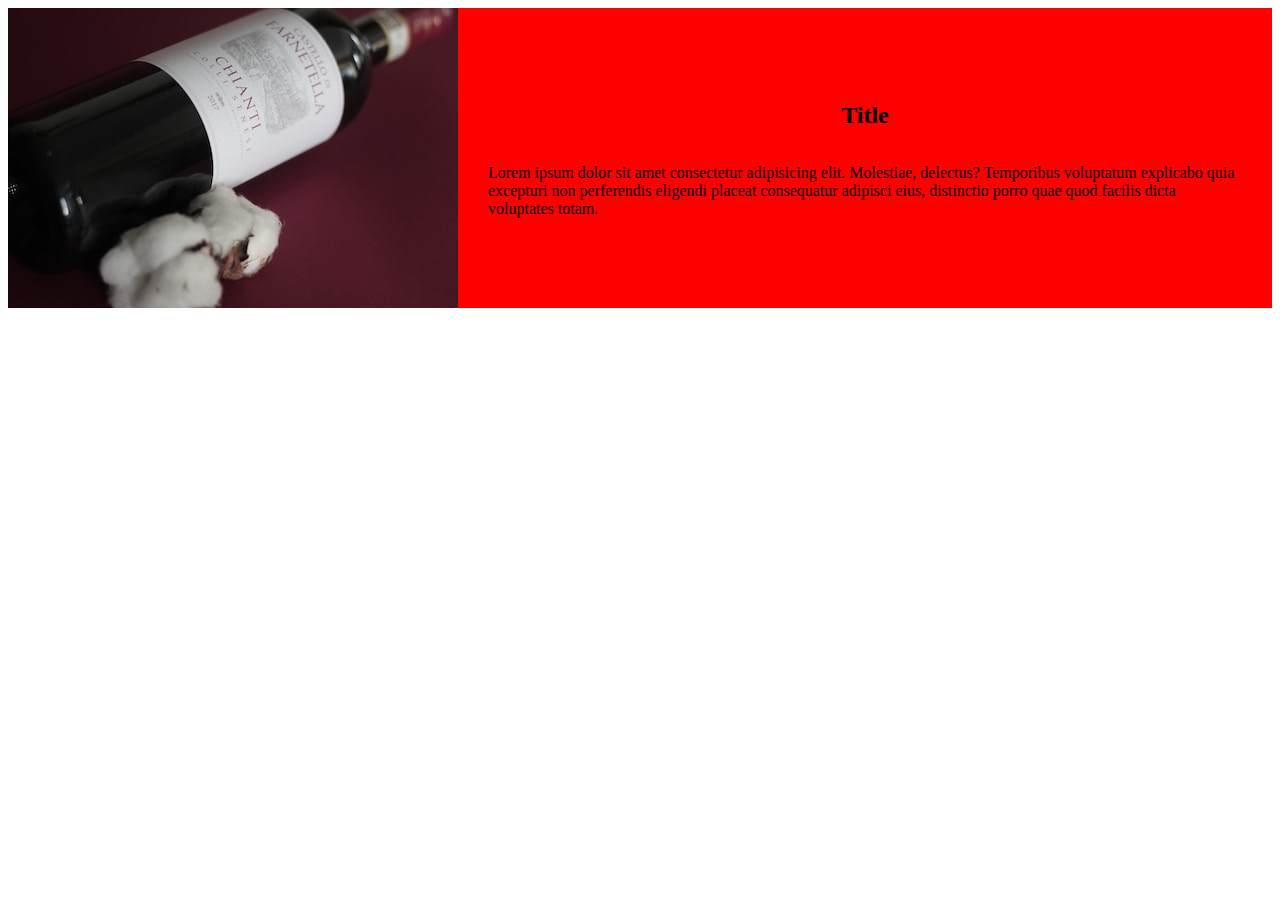
==== about.html @ 335ba2b2 "first commit" ====
<!DOCTYPE html>
<html lang="en">
  <head>
    <meta charset="UTF-8" />
    <meta name="viewport" content="width=device-width, initial-scale=1.0" />
    <title>Document</title>
    <!-- <link href="https://cdn.jsdelivr.net/npm/bootstrap@5.3.2/dist/css/bootstrap.min.css" rel="stylesheet" integrity="sha384-T3c6CoIi6uLrA9TneNEoa7RxnatzjcDSCmG1MXxSR1GAsXEV/Dwwykc2MPK8M2HN" crossorigin="anonymous"> -->
    <link rel="stylesheet" href="about-styles.css">
  </head>

  <div class="container mainCon">
    <div class="container box box1">
      <img src="imgs/risto1.jpeg" alt="pic1" />
    </div>
    <div class="container box box2">
      <h2>Title</h2>
      <p>
        Lorem ipsum dolor sit amet consectetur adipisicing elit. Molestiae,
        delectus? Temporibus voluptatum explicabo quia excepturi non perferendis
        eligendi placeat consequatur adipisci eius, distinctio porro quae quod
        facilis dicta voluptates totam.
      </p>
    </div>
  </div>

  <body></body>
</html>
---- about-styles.css ----
.box {
    /* width: 40%; */
    display: flex;
    flex-direction: column;
    justify-content: center;
    align-items: center;
}

.box1 {
    background-color: blue;
}

.box2 {
    background-color: red;
    padding: 30px;
}

.mainCon {
    display: flex;
    flex-direction: row;
}

img {
    width: auto;
    height: auto;
}

h2 {
    align-items: center;
}
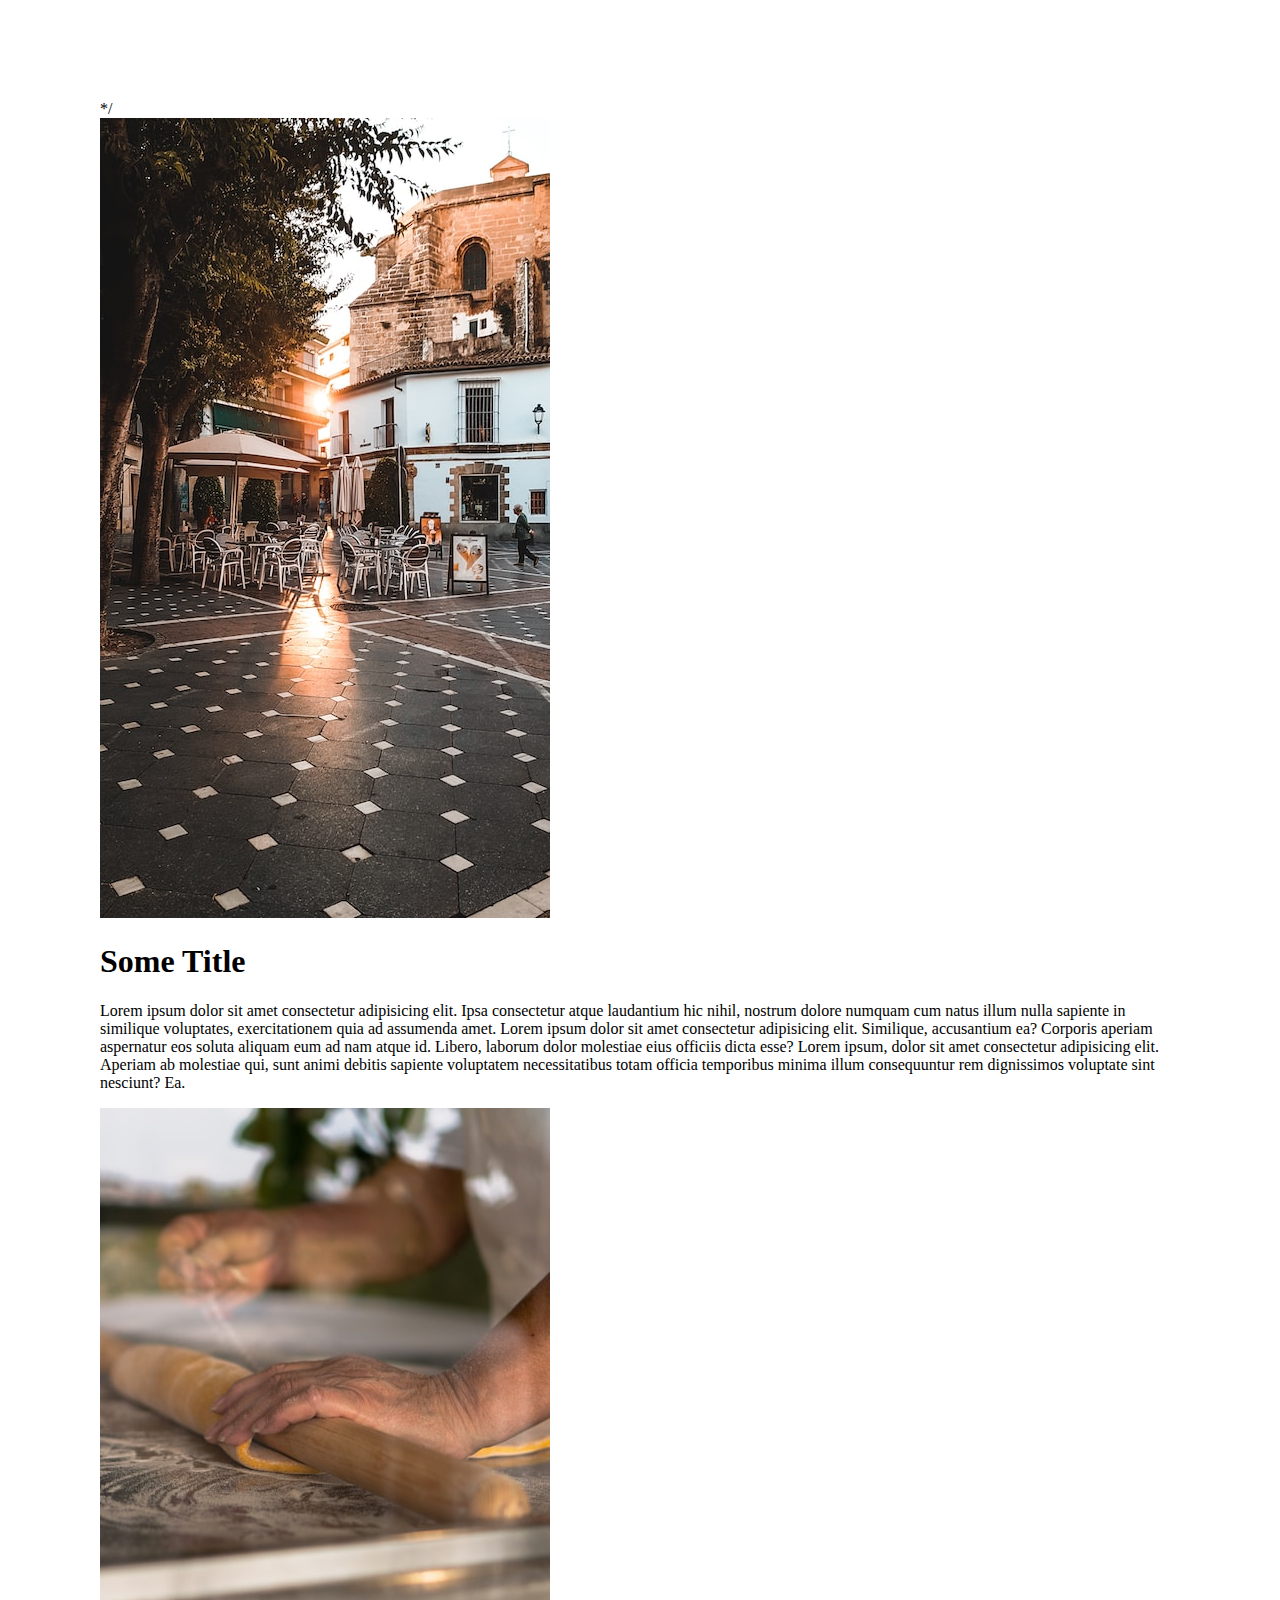
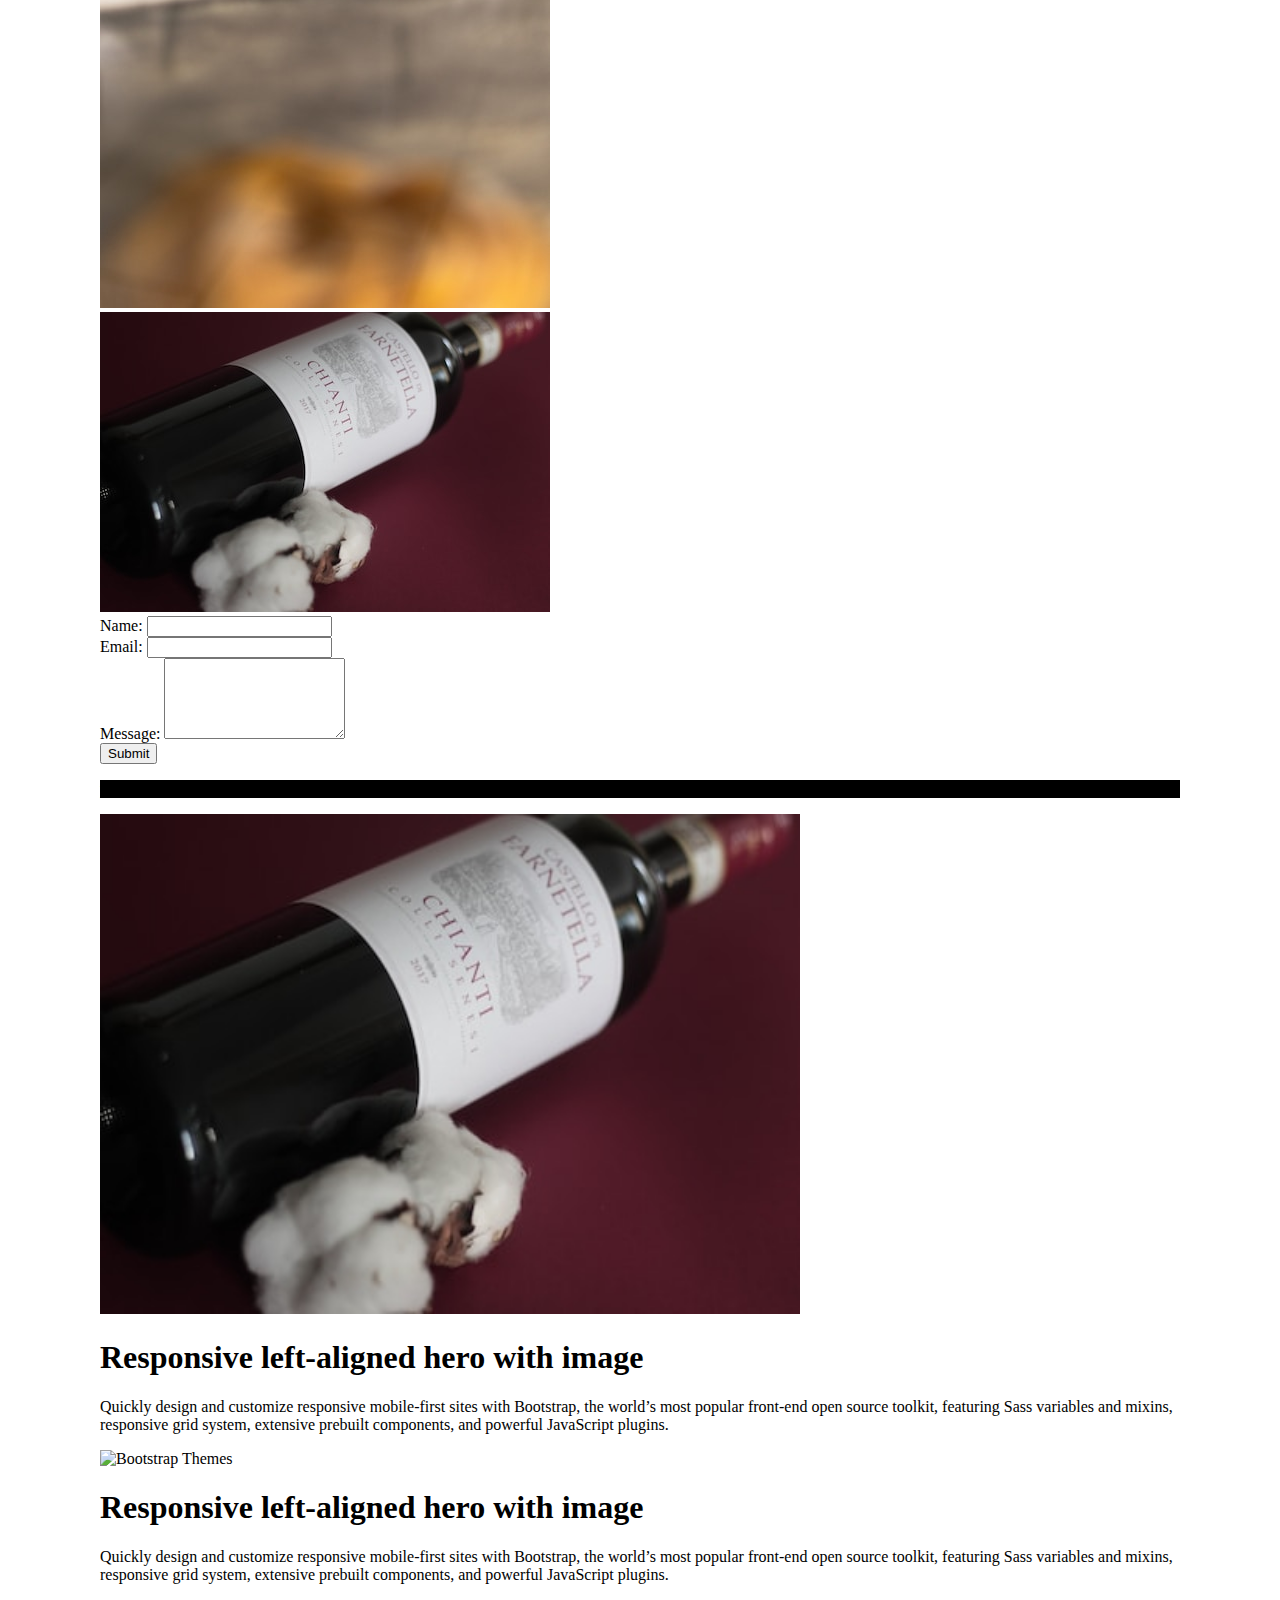
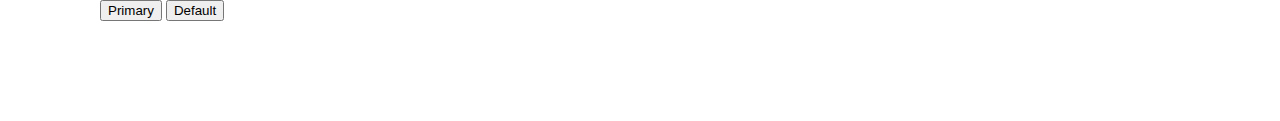
==== commit e85989f1: "prayers" ====
--- a/about.html
+++ b/about.html
@@ -3,25 +3,151 @@
   <head>
     <meta charset="UTF-8" />
     <meta name="viewport" content="width=device-width, initial-scale=1.0" />
+    <link
+      href="https://cdn.jsdelivr.net/npm/bootstrap@5.3.2/dist/css/bootstrap.min.css"
+      rel="stylesheet"
+      integrity="sha384-T3c6CoIi6uLrA9TneNEoa7RxnatzjcDSCmG1MXxSR1GAsXEV/Dwwykc2MPK8M2HN"
+      crossorigin="anonymous"
+    />
+    <link rel="preconnect" href="https://fonts.googleapis.com" />
+    <link rel="preconnect" href="https://fonts.gstatic.com" crossorigin />
+    <link
+      href="https://fonts.googleapis.com/css2?family=Playfair+Display:ital,wght@;0,100;0,200;0,300;0,400;0,500;0,600;0,700;0,800;0,900;1,400;1,500;1,600;1,700;1,800;1,900&display=swap"
+      rel="stylesheet"
+    />
+    */
+    <link rel="stylesheet" href="about-styles.css" />
     <title>Document</title>
-    <!-- <link href="https://cdn.jsdelivr.net/npm/bootstrap@5.3.2/dist/css/bootstrap.min.css" rel="stylesheet" integrity="sha384-T3c6CoIi6uLrA9TneNEoa7RxnatzjcDSCmG1MXxSR1GAsXEV/Dwwykc2MPK8M2HN" crossorigin="anonymous"> -->
-    <link rel="stylesheet" href="about-styles.css">
   </head>
+  <body>
+    <div class="container-fluid text-center">
+      <div class="row">
+        <div class="box box1 col-4">
+          <img src="imgs/risto2.jpeg" alt="pic2" />
+        </div>
+        <div class="box box2 col-4">
+          <h1>Some Title</h1>
+          <p>
+            Lorem ipsum dolor sit amet consectetur adipisicing elit. Ipsa
+            consectetur atque laudantium hic nihil, nostrum dolore numquam cum
+            natus illum nulla sapiente in similique voluptates, exercitationem
+            quia ad assumenda amet. Lorem ipsum dolor sit amet consectetur
+            adipisicing elit. Similique, accusantium ea? Corporis aperiam
+            aspernatur eos soluta aliquam eum ad nam atque id. Libero, laborum
+            dolor molestiae eius officiis dicta esse? Lorem ipsum, dolor sit
+            amet consectetur adipisicing elit. Aperiam ab molestiae qui, sunt
+            animi debitis sapiente voluptatem necessitatibus totam officia
+            temporibus minima illum consequuntur rem dignissimos voluptate sint
+            nesciunt? Ea.
+          </p>
+        </div>
+        <div class="box box3 col-4">
+          <img src="imgs/risto3.jpeg" alt="pic3" />
+        </div>
+      </div>
+      <div class="box box4">
+        <img src="imgs/risto1.jpeg" alt="pic1" />
+      </div>
+    </div>
 
-  <div class="container mainCon">
-    <div class="container box box1">
-      <img src="imgs/risto1.jpeg" alt="pic1" />
+    <div class="container-fluid">
+      <div class="container mt-5 col-6">
+        <form action="#" method="post" class="contact-form">
+          <div class="form-group">
+            <label for="name">Name:</label>
+            <input
+              type="text"
+              class="form-control"
+              id="name"
+              name="name"
+              required
+            />
+          </div>
+
+          <div class="form-group">
+            <label for="email">Email:</label>
+            <input
+              type="email"
+              class="form-control"
+              id="email"
+              name="email"
+              required
+            />
+          </div>
+
+          <div class="form-group">
+            <label for="message">Message:</label>
+            <textarea
+              class="form-control"
+              id="message"
+              name="message"
+              rows="5"
+              required
+            ></textarea>
+          </div>
+
+          <button type="submit" class="btn btn-primary">Submit</button>
+        </form>
+      </div>
+      <div class="col-6" style="background-color: black">
+        <p>placeholder</p>
+      </div>
     </div>
-    <div class="container box box2">
-      <h2>Title</h2>
-      <p>
-        Lorem ipsum dolor sit amet consectetur adipisicing elit. Molestiae,
-        delectus? Temporibus voluptatum explicabo quia excepturi non perferendis
-        eligendi placeat consequatur adipisci eius, distinctio porro quae quod
-        facilis dicta voluptates totam.
-      </p>
+
+    <div class="row flex-lg-row-reverse align-items-center g-5 py-5">
+      <div class="col-10 col-sm-8 col-lg-6">
+        <img
+          src="imgs/risto1.jpeg"
+          class="d-block mx-lg-auto img-fluid"
+          alt="winowino"
+          width="700"
+          height="500"
+          loading="lazy"
+        />
+      </div>
+      <div class="col-lg-6">
+        <h1 class="display-5 fw-bold lh-1 mb-3">
+          Responsive left-aligned hero with image
+        </h1>
+        <p class="lead">
+          Quickly design and customize responsive mobile-first sites with
+          Bootstrap, the world’s most popular front-end open source toolkit,
+          featuring Sass variables and mixins, responsive grid system, extensive
+          prebuilt components, and powerful JavaScript plugins.
+        </p>
+      </div>
     </div>
-  </div>
 
-  <body></body>
+    <div class="row flex-lg-row-reverse align-items-center g-5 py-5">
+      <div class="col-10 col-sm-8 col-lg-6">
+        <img
+          src="bootstrap-themes.png"
+          class="d-block mx-lg-auto img-fluid"
+          alt="Bootstrap Themes"
+          width="700"
+          height="500"
+          loading="lazy"
+        />
+      </div>
+      <div class="col-lg-6">
+        <h1 class="display-5 fw-bold lh-1 mb-3">
+          Responsive left-aligned hero with image
+        </h1>
+        <p class="lead">
+          Quickly design and customize responsive mobile-first sites with
+          Bootstrap, the world’s most popular front-end open source toolkit,
+          featuring Sass variables and mixins, responsive grid system, extensive
+          prebuilt components, and powerful JavaScript plugins.
+        </p>
+        <div class="d-grid gap-2 d-md-flex justify-content-md-start">
+          <button type="button" class="btn btn-primary btn-lg px-4 me-md-2">
+            Primary
+          </button>
+          <button type="button" class="btn btn-outline-secondary btn-lg px-4">
+            Default
+          </button>
+        </div>
+      </div>
+    </div>
+  </body>
 </html>
--- a/about-styles.css
+++ b/about-styles.css
@@ -1,30 +1,3 @@
-.box {
-    /* width: 40%; */
-    display: flex;
-    flex-direction: column;
-    justify-content: center;
-    align-items: center;
-}
-
-.box1 {
-    background-color: blue;
-}
-
-.box2 {
-    background-color: red;
-    padding: 30px;
-}
-
-.mainCon {
-    display: flex;
-    flex-direction: row;
-}
-
-img {
-    width: auto;
-    height: auto;
-}
-
-h2 {
-    align-items: center;
+body{
+    margin: 100px;
 }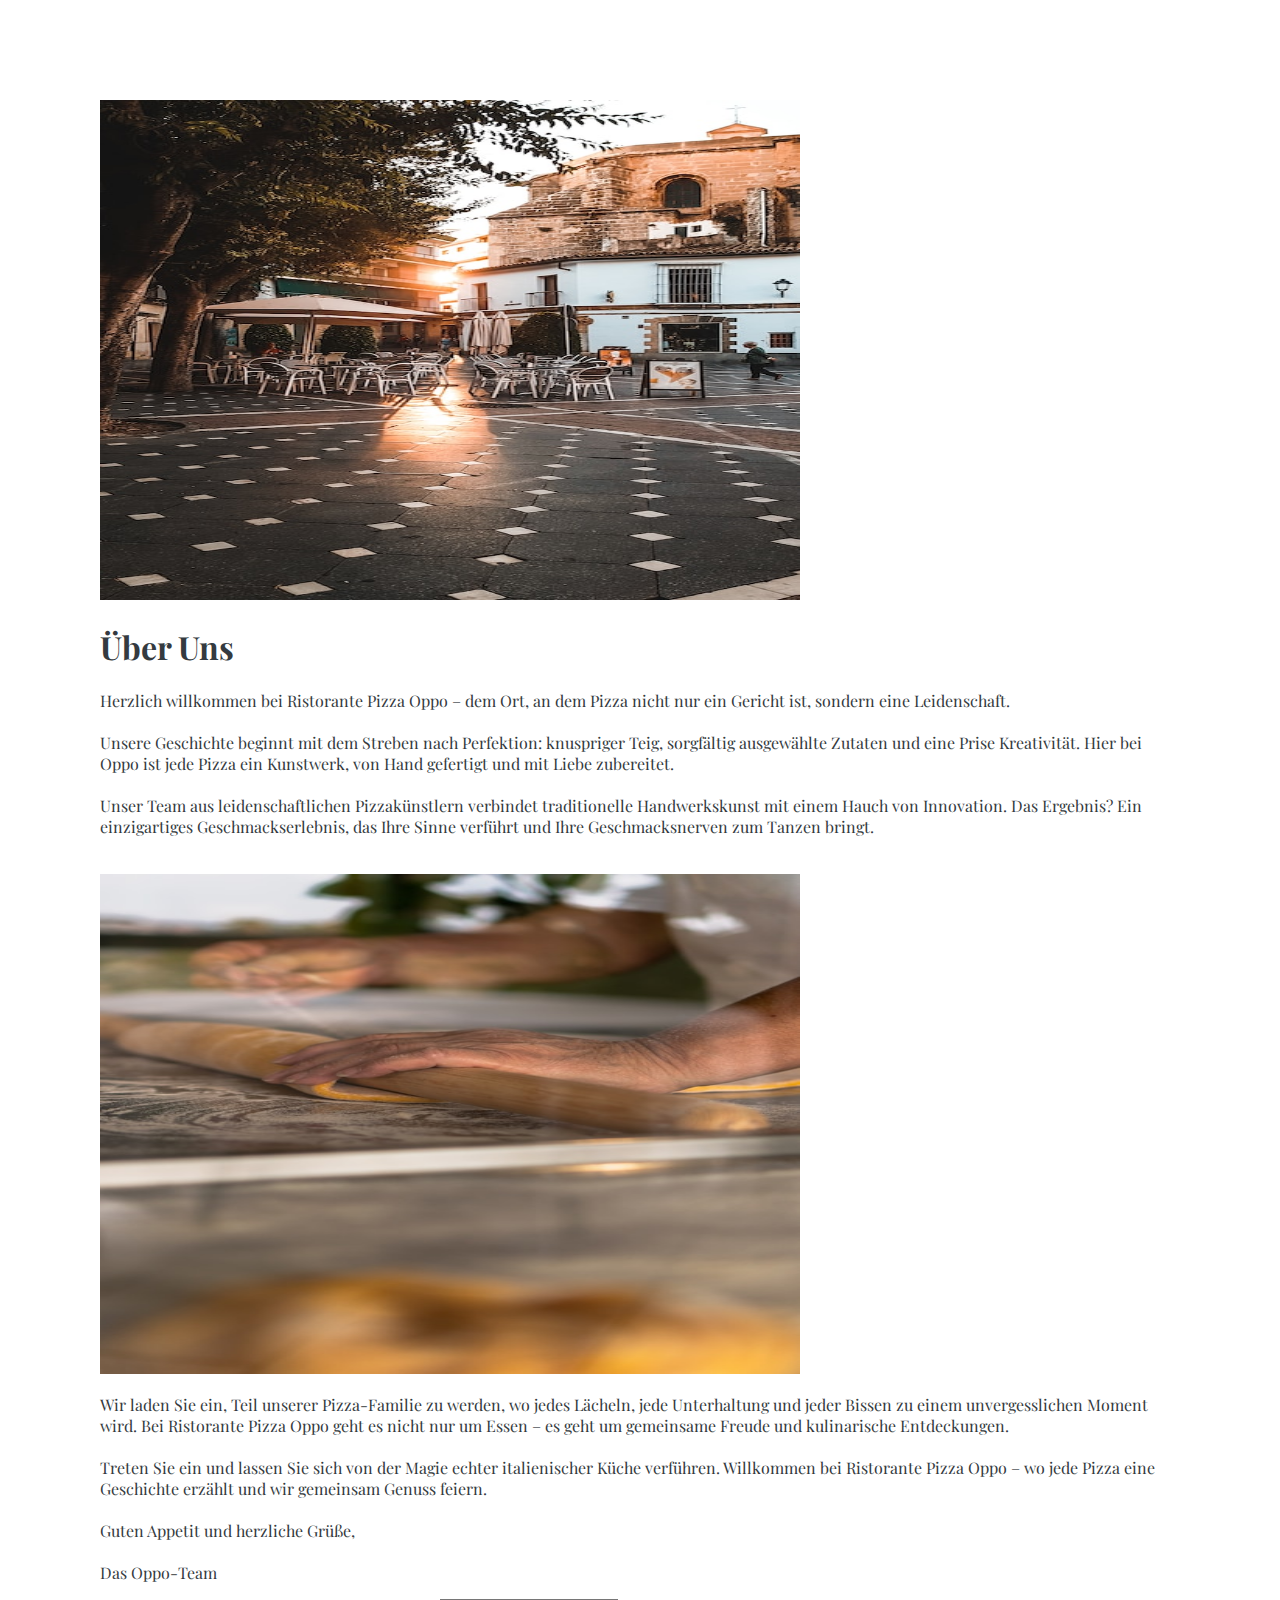
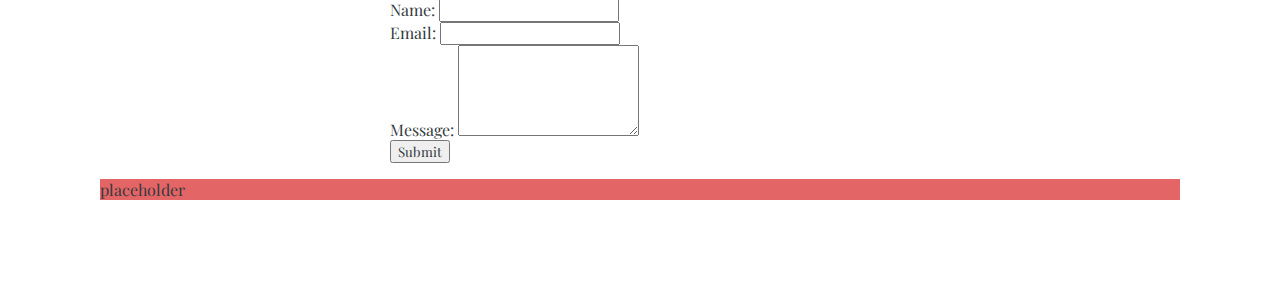
==== commit 6b766986: "about progress" ====
--- a/about.html
+++ b/about.html
@@ -15,42 +15,77 @@
       href="https://fonts.googleapis.com/css2?family=Playfair+Display:ital,wght@;0,100;0,200;0,300;0,400;0,500;0,600;0,700;0,800;0,900;1,400;1,500;1,600;1,700;1,800;1,900&display=swap"
       rel="stylesheet"
     />
-    */
+
     <link rel="stylesheet" href="about-styles.css" />
+    <link rel="stylesheet" href="root-styles.css" />
     <title>Document</title>
   </head>
   <body>
-    <div class="container-fluid text-center">
-      <div class="row">
-        <div class="box box1 col-4">
-          <img src="imgs/risto2.jpeg" alt="pic2" />
-        </div>
-        <div class="box box2 col-4">
-          <h1>Some Title</h1>
-          <p>
-            Lorem ipsum dolor sit amet consectetur adipisicing elit. Ipsa
-            consectetur atque laudantium hic nihil, nostrum dolore numquam cum
-            natus illum nulla sapiente in similique voluptates, exercitationem
-            quia ad assumenda amet. Lorem ipsum dolor sit amet consectetur
-            adipisicing elit. Similique, accusantium ea? Corporis aperiam
-            aspernatur eos soluta aliquam eum ad nam atque id. Libero, laborum
-            dolor molestiae eius officiis dicta esse? Lorem ipsum, dolor sit
-            amet consectetur adipisicing elit. Aperiam ab molestiae qui, sunt
-            animi debitis sapiente voluptatem necessitatibus totam officia
-            temporibus minima illum consequuntur rem dignissimos voluptate sint
-            nesciunt? Ea.
-          </p>
-        </div>
-        <div class="box box3 col-4">
-          <img src="imgs/risto3.jpeg" alt="pic3" />
-        </div>
+
+
+    <div class="row flex-lg-row-reverse align-items-center g-5 py-5">
+      <div class="col-10 col-sm-8 col-lg-6">
+        <img
+          src="imgs/risto2.jpeg"
+          class="d-block mx-lg-auto img-fluid"
+          alt="winowino"
+          width="700"
+          height="500"
+          loading="lazy"
+        />
       </div>
-      <div class="box box4">
-        <img src="imgs/risto1.jpeg" alt="pic1" />
+      <div class="col-lg-6 rounded-3 border shadow-lg">
+        <h1 class="display-5 fw-bold lh-1 mb-3 p-3">Über Uns</h1>
+        <p class="lead p-3">
+          Herzlich willkommen bei Ristorante Pizza Oppo – dem Ort, an dem Pizza
+          nicht nur ein Gericht ist, sondern eine Leidenschaft. <br /><br />
+
+          Unsere Geschichte beginnt mit dem Streben nach Perfektion: knuspriger
+          Teig, sorgfältig ausgewählte Zutaten und eine Prise Kreativität. Hier
+          bei Oppo ist jede Pizza ein Kunstwerk, von Hand gefertigt und mit
+          Liebe zubereitet. <br /><br />
+
+          Unser Team aus leidenschaftlichen Pizzakünstlern verbindet
+          traditionelle Handwerkskunst mit einem Hauch von Innovation. Das
+          Ergebnis? Ein einzigartiges Geschmackserlebnis, das Ihre Sinne
+          verführt und Ihre Geschmacksnerven zum Tanzen bringt. <br /><br />
+        </p>
       </div>
     </div>
 
-    <div class="container-fluid">
+    <div
+      class="row flex-lg-row align-items-center g-5 py-5 weDontUseStupidNamesForAReason"
+      
+    >
+      <div class="col-10 col-sm-8 col-lg-6">
+        <img
+          src="imgs/risto3.jpeg"
+          class="d-block mx-lg-auto img-fluid"
+          alt="winowino"
+          width="700"
+          height="500"
+          loading="lazy"
+        />
+      </div>
+      <div class="col-lg-6 rounded-3 border shadow-lg">
+        <p class="lead p-3">
+          Wir laden Sie ein, Teil unserer Pizza-Familie zu werden, wo jedes
+          Lächeln, jede Unterhaltung und jeder Bissen zu einem unvergesslichen
+          Moment wird. Bei Ristorante Pizza Oppo geht es nicht nur um Essen – es
+          geht um gemeinsame Freude und kulinarische Entdeckungen. <br /><br />
+
+          Treten Sie ein und lassen Sie sich von der Magie echter italienischer
+          Küche verführen. Willkommen bei Ristorante Pizza Oppo – wo jede Pizza
+          eine Geschichte erzählt und wir gemeinsam Genuss feiern. <br /><br />
+
+          Guten Appetit und herzliche Grüße, <br /><br />
+
+          Das Oppo-Team
+        </p>
+      </div>
+    </div>
+
+    <div class="container-fluid row">
       <div class="container mt-5 col-6">
         <form action="#" method="post" class="contact-form">
           <div class="form-group">
@@ -89,65 +124,12 @@
           <button type="submit" class="btn btn-primary">Submit</button>
         </form>
       </div>
-      <div class="col-6" style="background-color: black">
+      <div class="col-6" style="background-color: rgb(228, 101, 101)">
         <p>placeholder</p>
       </div>
     </div>
 
-    <div class="row flex-lg-row-reverse align-items-center g-5 py-5">
-      <div class="col-10 col-sm-8 col-lg-6">
-        <img
-          src="imgs/risto1.jpeg"
-          class="d-block mx-lg-auto img-fluid"
-          alt="winowino"
-          width="700"
-          height="500"
-          loading="lazy"
-        />
-      </div>
-      <div class="col-lg-6">
-        <h1 class="display-5 fw-bold lh-1 mb-3">
-          Responsive left-aligned hero with image
-        </h1>
-        <p class="lead">
-          Quickly design and customize responsive mobile-first sites with
-          Bootstrap, the world’s most popular front-end open source toolkit,
-          featuring Sass variables and mixins, responsive grid system, extensive
-          prebuilt components, and powerful JavaScript plugins.
-        </p>
-      </div>
-    </div>
-
-    <div class="row flex-lg-row-reverse align-items-center g-5 py-5">
-      <div class="col-10 col-sm-8 col-lg-6">
-        <img
-          src="bootstrap-themes.png"
-          class="d-block mx-lg-auto img-fluid"
-          alt="Bootstrap Themes"
-          width="700"
-          height="500"
-          loading="lazy"
-        />
-      </div>
-      <div class="col-lg-6">
-        <h1 class="display-5 fw-bold lh-1 mb-3">
-          Responsive left-aligned hero with image
-        </h1>
-        <p class="lead">
-          Quickly design and customize responsive mobile-first sites with
-          Bootstrap, the world’s most popular front-end open source toolkit,
-          featuring Sass variables and mixins, responsive grid system, extensive
-          prebuilt components, and powerful JavaScript plugins.
-        </p>
-        <div class="d-grid gap-2 d-md-flex justify-content-md-start">
-          <button type="button" class="btn btn-primary btn-lg px-4 me-md-2">
-            Primary
-          </button>
-          <button type="button" class="btn btn-outline-secondary btn-lg px-4">
-            Default
-          </button>
-        </div>
-      </div>
-    </div>
+   
+  
   </body>
 </html>
--- a/about-styles.css
+++ b/about-styles.css
@@ -1,3 +1,17 @@
 body{
     margin: 100px;
-}+}
+
+.contact-form {
+    max-width: 500px;
+    margin: auto;
+}
+
+.weDontUseStupidNamesForAReason{
+}
+@media screen and (min-width: 1300px) {
+    .weDontUseStupidNamesForAReason {
+        transform: translateY(-200px) !important;
+
+    }
+  }--- a/root-styles.css
+++ b/root-styles.css
@@ -0,0 +1,36 @@
+
+/* um die Schriftart in das HTML zu importieren, kopieren Sie den unten stehenden Link in den <head> </head> */
+/* to import the font in the HTML copy the linkk bellow in the <head>  </head>
+
+/* <link rel="preconnect" href="https://fonts.googleapis.com">
+<link rel="preconnect" href="https://fonts.gstatic.com" crossorigin>
+<link href="https://fonts.googleapis.com/css2?family=Playfair+Display:ital,wght@;0,100;0,200;0,300;0,400;0,500;0,600;0,700;0,800;0,900;1,400;1,500;1,600;1,700;1,800;1,900&display=swap" rel="stylesheet"> */
+
+/* Font rules for CSS 
+ont-family: 'Playfair Display', serif;
+*/ 
+
+/* Font und Fontfarbe fur die ganze Page */
+
+html * {
+    font-family: 'Playfair Display', serif;
+    color: #343a40;
+}
+
+
+
+/* Unsere Farbpalette */
+
+:root {
+    --main-color:#c9184a;
+    --secondary-color: #f4f4f6;
+    
+}
+/*
+Diese werden mit der var() Funktion eingebunden. 
+
+zum Beispiel:
+.box {
+    background-color: var(--main-color);
+} 
+*/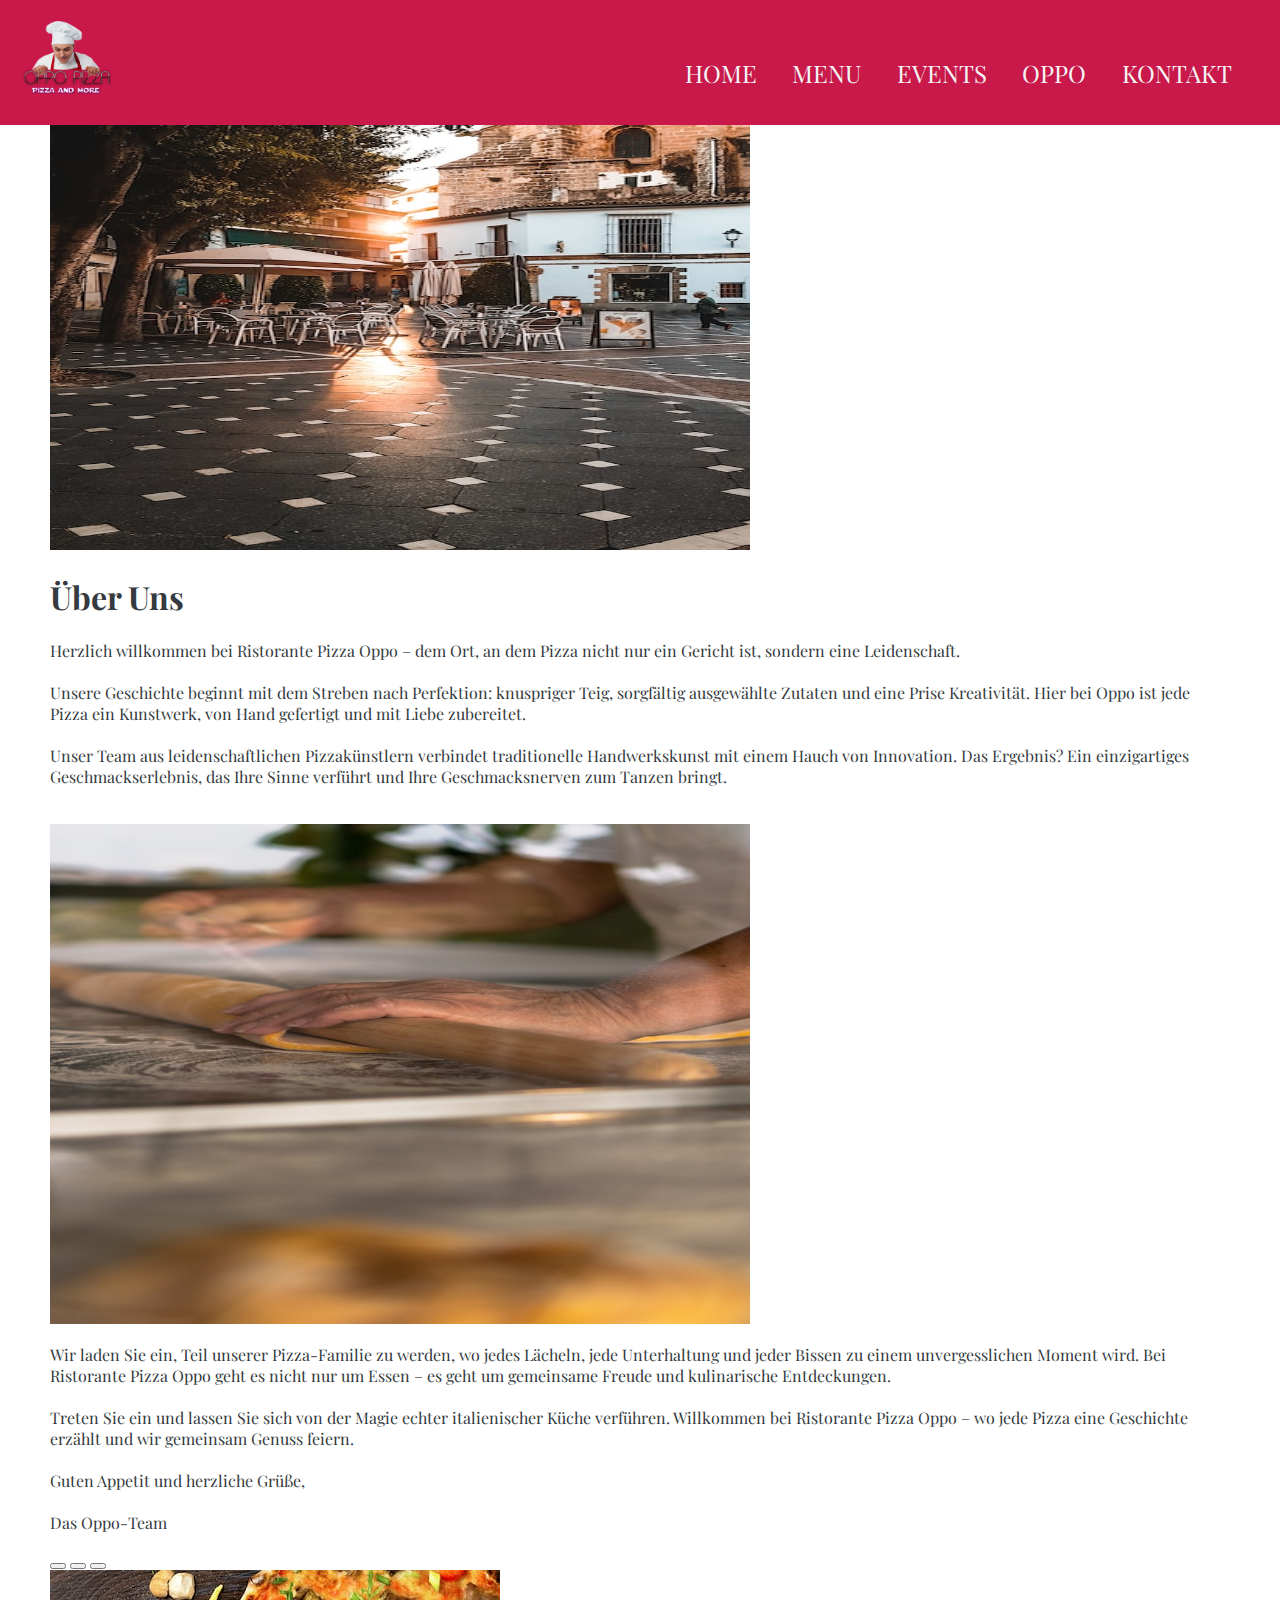
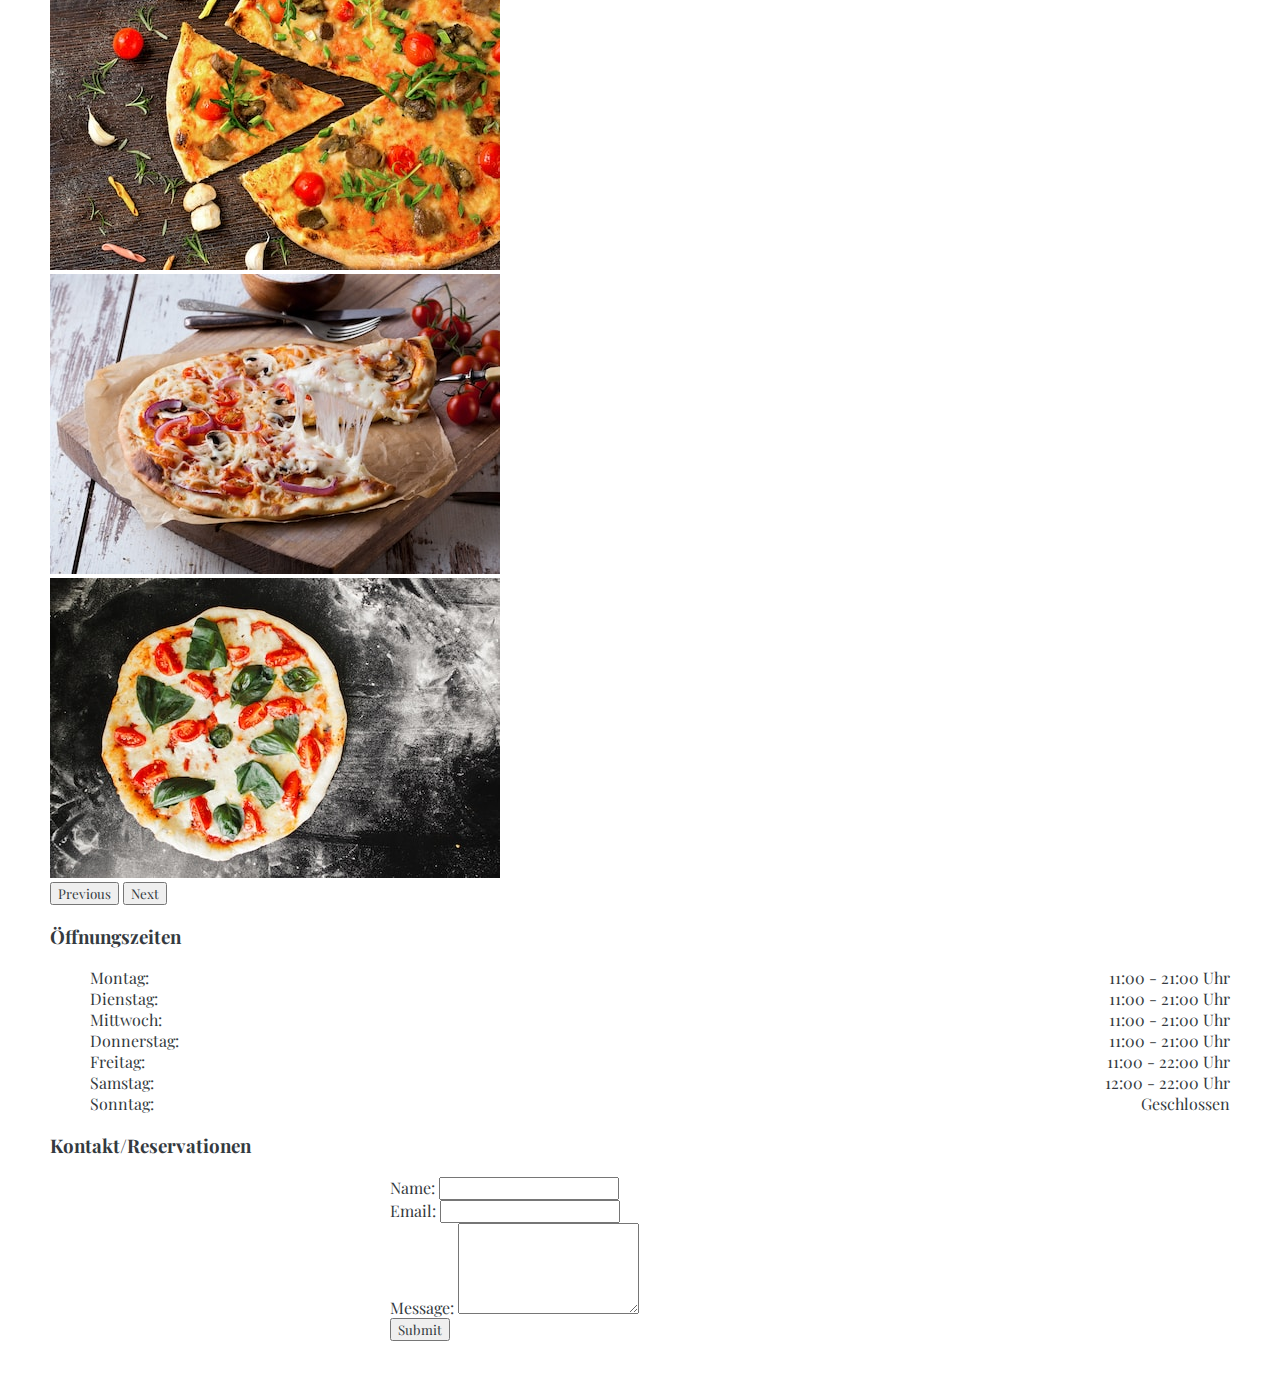
==== commit f2dd8784: "header-favicon" ====
--- a/about.html
+++ b/about.html
@@ -15,15 +15,48 @@
       href="https://fonts.googleapis.com/css2?family=Playfair+Display:ital,wght@;0,100;0,200;0,300;0,400;0,500;0,600;0,700;0,800;0,900;1,400;1,500;1,600;1,700;1,800;1,900&display=swap"
       rel="stylesheet"
     />
+    <link
+      href="https://unpkg.com/boxicons@2.1.4/css/boxicons.min.css"
+      rel="stylesheet"
+    />
 
     <link rel="stylesheet" href="about-styles.css" />
     <link rel="stylesheet" href="root-styles.css" />
-    <title>Document</title>
+    <link rel="stylesheet" href="header-styles.css">
+
+    <link rel="apple-touch-icon" sizes="180x180" href="imgs/favicon_io/apple-touch-icon.png">
+    <link rel="icon" type="image/png" sizes="32x32" href="imgs/favicon_io/favicon-32x32.png">
+    <link rel="icon" type="image/png" sizes="16x16" href="imgs/favicon_io/favicon-16x16.png">
+    <link rel="manifest" href="imgs/favicon_io/site.webmanifest">
+
+    <title>Über uns/Kontakt</title>
+
   </head>
+
+  <header class="header">
+    <a href="#" class="logo">
+      <img src="imgs/Frame 28.png" alt="Oppo-Pizza" height="100px" />
+    </a>
+
+    <input type="checkbox" id="check" />
+    <label for="check" class="icons">
+      <i class="bx bx-menu" id="menu-icon"></i>
+      <i class="bx bx-x" id="close-icon"></i>
+    </label>
+
+    <nav class="navbar">
+      <a href="#" style="--i: 0">HOME</a>
+      <a href="menu.html" style="--i: 1">MENU</a>
+      <a href="index.html" style="--i: 2">EVENTS</a>
+      <a href="about.html" style="--i: 3">OPPO</a>
+      <a href="#" style="--i: 4">KONTAKT</a>
+    </nav>
+  </header>
+
+
+<main>
   <body>
-
-
-    <div class="row flex-lg-row-reverse align-items-center g-5 py-5">
+    <div class="row flex-lg-row-reverse align-items-center g-5 py-5 deskTopBox">
       <div class="col-10 col-sm-8 col-lg-6">
         <img
           src="imgs/risto2.jpeg"
@@ -34,6 +67,7 @@
           loading="lazy"
         />
       </div>
+
       <div class="col-lg-6 rounded-3 border shadow-lg">
         <h1 class="display-5 fw-bold lh-1 mb-3 p-3">Über Uns</h1>
         <p class="lead p-3">
@@ -54,8 +88,7 @@
     </div>
 
     <div
-      class="row flex-lg-row align-items-center g-5 py-5 weDontUseStupidNamesForAReason"
-      
+      class="row flex-lg-row align-items-center g-5 py-5 weDontUseStupidNamesForAReason deskBottomBox"
     >
       <div class="col-10 col-sm-8 col-lg-6">
         <img
@@ -85,51 +118,220 @@
       </div>
     </div>
 
-    <div class="container-fluid row">
-      <div class="container mt-5 col-6">
-        <form action="#" method="post" class="contact-form">
-          <div class="form-group">
-            <label for="name">Name:</label>
-            <input
-              type="text"
-              class="form-control"
-              id="name"
-              name="name"
-              required
-            />
+    
+
+    <div
+      class="container-fluid text-white py-4 mobileTopBox"
+      style="
+        background-image: url('imgs/risto2.jpeg');
+        background-size: contain;
+        background-position: center;
+        background-repeat: no-repeat;
+        height: 100vh;
+      "
+    >
+      <div class="row justify-content-center align-items-center h-100">
+        <div class="col-10 col-md-8 col-lg-6 text-center">
+          <div
+            class="rounded-3 border shadow p-3"
+            style="background-color: rgba(255, 255, 255, 0.5)"
+          >
+            <h1 class="display-5 fw-bold lh-1 mb-3">Über Uns</h1>
+            <p class="lead">
+              Herzlich willkommen bei Ristorante Pizza Oppo – dem Ort, an dem
+              Pizza nicht nur ein Gericht ist, sondern eine Leidenschaft.
+              <br /><br />
+
+              Unsere Geschichte beginnt mit dem Streben nach Perfektion:
+              knuspriger Teig, sorgfältig ausgewählte Zutaten und eine Prise
+              Kreativität. Hier bei Oppo ist jede Pizza ein Kunstwerk, von Hand
+              gefertigt und mit Liebe zubereitet. <br /><br />
+
+              Unser Team aus leidenschaftlichen Pizzakünstlern verbindet
+              traditionelle Handwerkskunst mit einem Hauch von Innovation. Das
+              Ergebnis? Ein einzigartiges Geschmackserlebnis, das Ihre Sinne
+              verführt und Ihre Geschmacksnerven zum Tanzen bringt.
+            </p>
           </div>
-
-          <div class="form-group">
-            <label for="email">Email:</label>
-            <input
-              type="email"
-              class="form-control"
-              id="email"
-              name="email"
-              required
-            />
+        </div>
+      </div>
+    </div>
+
+    <div
+      id="carouselExampleIndicators"
+      class="carousel slide"
+      data-bs-ride="carousel"
+    >
+      <div class="carousel-indicators">
+        <button
+          type="button"
+          data-bs-target="#carouselExampleIndicators"
+          data-bs-slide-to="0"
+          class="active"
+          aria-current="true"
+          aria-label="Slide 1"
+        ></button>
+        <button
+          type="button"
+          data-bs-target="#carouselExampleIndicators"
+          data-bs-slide-to="1"
+          aria-label="Slide 2"
+        ></button>
+        <button
+          type="button"
+          data-bs-target="#carouselExampleIndicators"
+          data-bs-slide-to="2"
+          aria-label="Slide 3"
+        ></button>
+      </div>
+      <div class="carousel-inner">
+        <div class="carousel-item active">
+          <img src="imgs/c1.jpeg" class="d-block w-100" alt="..." />
+        </div>
+        <div class="carousel-item">
+          <img src="imgs/c2.jpeg" class="d-block w-100" alt="..." />
+        </div>
+        <div class="carousel-item">
+          <img src="imgs/c3.jpeg" class="d-block w-100" alt="..." />
+        </div>
+      </div>
+      <button
+        class="carousel-control-prev"
+        type="button"
+        data-bs-target="#carouselExampleIndicators"
+        data-bs-slide="prev"
+      >
+        <span class="carousel-control-prev-icon" aria-hidden="true"></span>
+        <span class="visually-hidden">Previous</span>
+      </button>
+      <button
+        class="carousel-control-next"
+        type="button"
+        data-bs-target="#carouselExampleIndicators"
+        data-bs-slide="next"
+      >
+        <span class="carousel-control-next-icon" aria-hidden="true"></span>
+        <span class="visually-hidden">Next</span>
+      </button>
+    </div>
+
+    <div
+      class="container-fluid text-white py-4 mobileBottomBox"
+      style="
+        background-image: url('imgs/risto3.jpeg');
+        background-size: contain;
+        background-position: center;
+        background-repeat: no-repeat;
+        height: 100vh;
+      "
+    >
+      <div class="row justify-content-center align-items-center h-100">
+        <div class="col-10 col-md-8 col-lg-6 text-center">
+          <div
+            class="rounded-3 border shadow p-3"
+            style="background-color: rgba(255, 255, 255, 0.5)"
+          >
+            <p class="lead">
+              Wir laden Sie ein, Teil unserer Pizza-Familie zu werden, wo jedes
+              Lächeln, jede Unterhaltung und jeder Bissen zu einem
+              unvergesslichen Moment wird. Bei Ristorante Pizza Oppo geht es
+              nicht nur um Essen – es geht um gemeinsame Freude und kulinarische
+              Entdeckungen. <br /><br />
+
+              Treten Sie ein und lassen Sie sich von der Magie echter
+              italienischer Küche verführen. Willkommen bei Ristorante Pizza
+              Oppo – wo jede Pizza eine Geschichte erzählt und wir gemeinsam
+              Genuss feiern. <br /><br />
+
+              Guten Appetit und herzliche Grüße, <br /><br />
+
+              Das Oppo-Team
+            </p>
           </div>
-
-          <div class="form-group">
-            <label for="message">Message:</label>
-            <textarea
-              class="form-control"
-              id="message"
-              name="message"
-              rows="5"
-              required
-            ></textarea>
+        </div>
+      </div>
+    </div>
+    
+
+
+
+    <div class="container-fluid">
+      <div class="row">
+        <div class="container mt-5 col-md-6">
+          <div class="card">
+            <div class="card-body">
+              <h3 class="card-title text-center mb-4">Öffnungszeiten</h3>
+              
+              <ul class="list-group list-group-flush">
+                <li class="list-group-item">Montag: <span class="float-end">11:00 - 21:00 Uhr</span></li>
+                <li class="list-group-item">Dienstag: <span class="float-end">11:00 - 21:00 Uhr</span></li>
+                <li class="list-group-item">Mittwoch: <span class="float-end">11:00 - 21:00 Uhr</span></li>
+                <li class="list-group-item">Donnerstag: <span class="float-end">11:00 - 21:00 Uhr</span></li>
+                <li class="list-group-item">Freitag: <span class="float-end">11:00 - 22:00 Uhr</span></li>
+                <li class="list-group-item">Samstag: <span class="float-end">12:00 - 22:00 Uhr</span></li>
+                <li class="list-group-item">Sonntag: <span class="float-end">Geschlossen</span></li>
+              </ul>
+            </div>
           </div>
-
-          <button type="submit" class="btn btn-primary">Submit</button>
-        </form>
-      </div>
-      <div class="col-6" style="background-color: rgb(228, 101, 101)">
-        <p>placeholder</p>
-      </div>
-    </div>
-
-   
-  
+        </div>
+    
+    
+        <div class="container mt-5 col-md-6">
+          <div class="card">
+            <div class="card-body">
+              <h3 class="card-title text-center mb-4">Kontakt/Reservationen</h3>
+              <form action="#" method="post" class="contact-form">
+                <div class="form-group">
+                  <label for="name">Name:</label>
+                  <input
+                    type="text"
+                    class="form-control"
+                    id="name"
+                    name="name"
+                    required
+                  />
+                </div>
+    
+                <div class="form-group">
+                  <label for="email">Email:</label>
+                  <input
+                    type="email"
+                    class="form-control"
+                    id="email"
+                    name="email"
+                    required
+                  />
+                </div>
+    
+                <div class="form-group">
+                  <label for="message">Message:</label>
+                  <textarea
+                    class="form-control"
+                    id="message"
+                    name="message"
+                    rows="5"
+                    required
+                  ></textarea>
+                </div>
+    
+                <button type="submit" class="btn btn-primary">Submit</button>
+              </form>
+            </div>
+          </div>
+        </div>
+      </div>
+    </div>
+
+    
+
+    
+
+  </main>
+
+    <script
+      src="https://cdn.jsdelivr.net/npm/bootstrap@5.0.2/dist/js/bootstrap.bundle.min.js"
+      integrity="sha384-MrcW6ZMFYlzcLA8Nl+NtUVF0sA7MsXsP1UyJoMp4YLEuNSfAP+JcXn/tWtIaxVXM"
+      crossorigin="anonymous"
+    ></script>
   </body>
 </html>
--- a/about-styles.css
+++ b/about-styles.css
@@ -1,5 +1,5 @@
 body{
-    margin: 100px;
+    margin: 50px;
 }
 
 .contact-form {
@@ -7,11 +7,40 @@
     margin: auto;
 }
 
-.weDontUseStupidNamesForAReason{
-}
+
+
+@media screen and (max-width: 990px){
+    .deskTopBox, .deskBottomBox{
+        display: none;
+    }
+  }
+
 @media screen and (min-width: 1300px) {
     .weDontUseStupidNamesForAReason {
-        transform: translateY(-200px) !important;
+        transform: translateY(-300px) !important;
+    }
+    body{
+        margin: 100px;
+    }  
+  }
 
+  @media screen and (min-width: 990px){
+    .mobileTopBox, .mobileBottomBox{
+        display: none;
     }
-  }+  }
+
+/* @media (max-width: 991.98px) {
+    .position-apsolute {
+        position: static;
+    }
+} */
+    
+.carouselExampleIndicators{
+    position: absolute;
+}
+
+.list-group-item {
+    display: flex;
+    justify-content: space-between;
+  } --- a/header-styles.css
+++ b/header-styles.css
@@ -0,0 +1,122 @@
+.header{
+    position: fixed;
+    top: 0;
+    left: 0;
+    width: 100%;
+    padding-top: 1.3rem;
+    background: var(--main-color);
+    display: flex;
+    justify-content: space-between;
+    align-items: center;
+    z-index: 100;
+}
+
+/* .header::before {
+    content: "";
+    position: absolute;
+    top: 0;
+    left: 0;
+    width: 100%;
+    height: 100%;
+    background: var(--main-color);
+} */
+
+
+.navbar{
+    font-size: 1.5rem;
+    color: var(--secondary-color) !important;
+    display: flex; /* Add display: flex; to enable spacing with justify-content */
+    justify-content: space-between; /* Add justify-content: space-between; to space the items */
+    flex-grow: .2; /* Add flex-grow: 1; to allow items to take up available space */
+    margin-right: 3rem;
+}
+
+.navbar a {
+    text-decoration: none; 
+    color: inherit; 
+    transition: color 0.3s ease;
+}
+
+.navbar a:hover {
+    color:black;
+}
+
+#check {
+    display: none;
+}
+
+.icons{
+    position: absolute;
+    right: 100px;
+    font-size: 3rem;
+    color: var(--secondary-color);
+    cursor: pointer;
+    display: none;
+}
+
+.logo {
+    margin-left: 1rem;
+}
+
+@media (max-width: 1000px){
+    .header{
+        padding-top: 1.3rem;
+    }
+}
+
+@media (max-width: 800px){
+    .icons{
+        display: inline-flex;
+    }
+    #menu-icon {
+        color: var(--secondary-color);
+    }
+
+    #check:checked~.icons #menu-icon {
+        display: none;
+    }
+
+    .icons #close-icon {
+        display: none;
+        color: var(--secondary-color);
+    }
+
+    #check:checked~.icons #close-icon {
+        display: block;
+    }
+
+    .navbar{
+        position: absolute;
+        top: 100%;
+        left: 0;
+        width: 100%;
+        height: 0;
+        background: var(--main-color);
+        overflow: hidden;
+        transition: .3s ease;
+        display: block;
+    }
+
+    #check:checked~.navbar{
+        height: 17.9rem;
+    }
+
+
+    .navbar a{
+        display: block;
+        font-size: 1.2rem;
+        margin: 1.5rem 0;
+        text-align: center;
+        transform: translateY(-50px);
+        opacity: 0;
+        transition: .3s ease;
+    }
+
+    #check:checked~.navbar a {
+        transform: translateY(0);
+        opacity: 1;
+        transition-delay: calc(.15s * var(--i));
+    }
+}
+
+
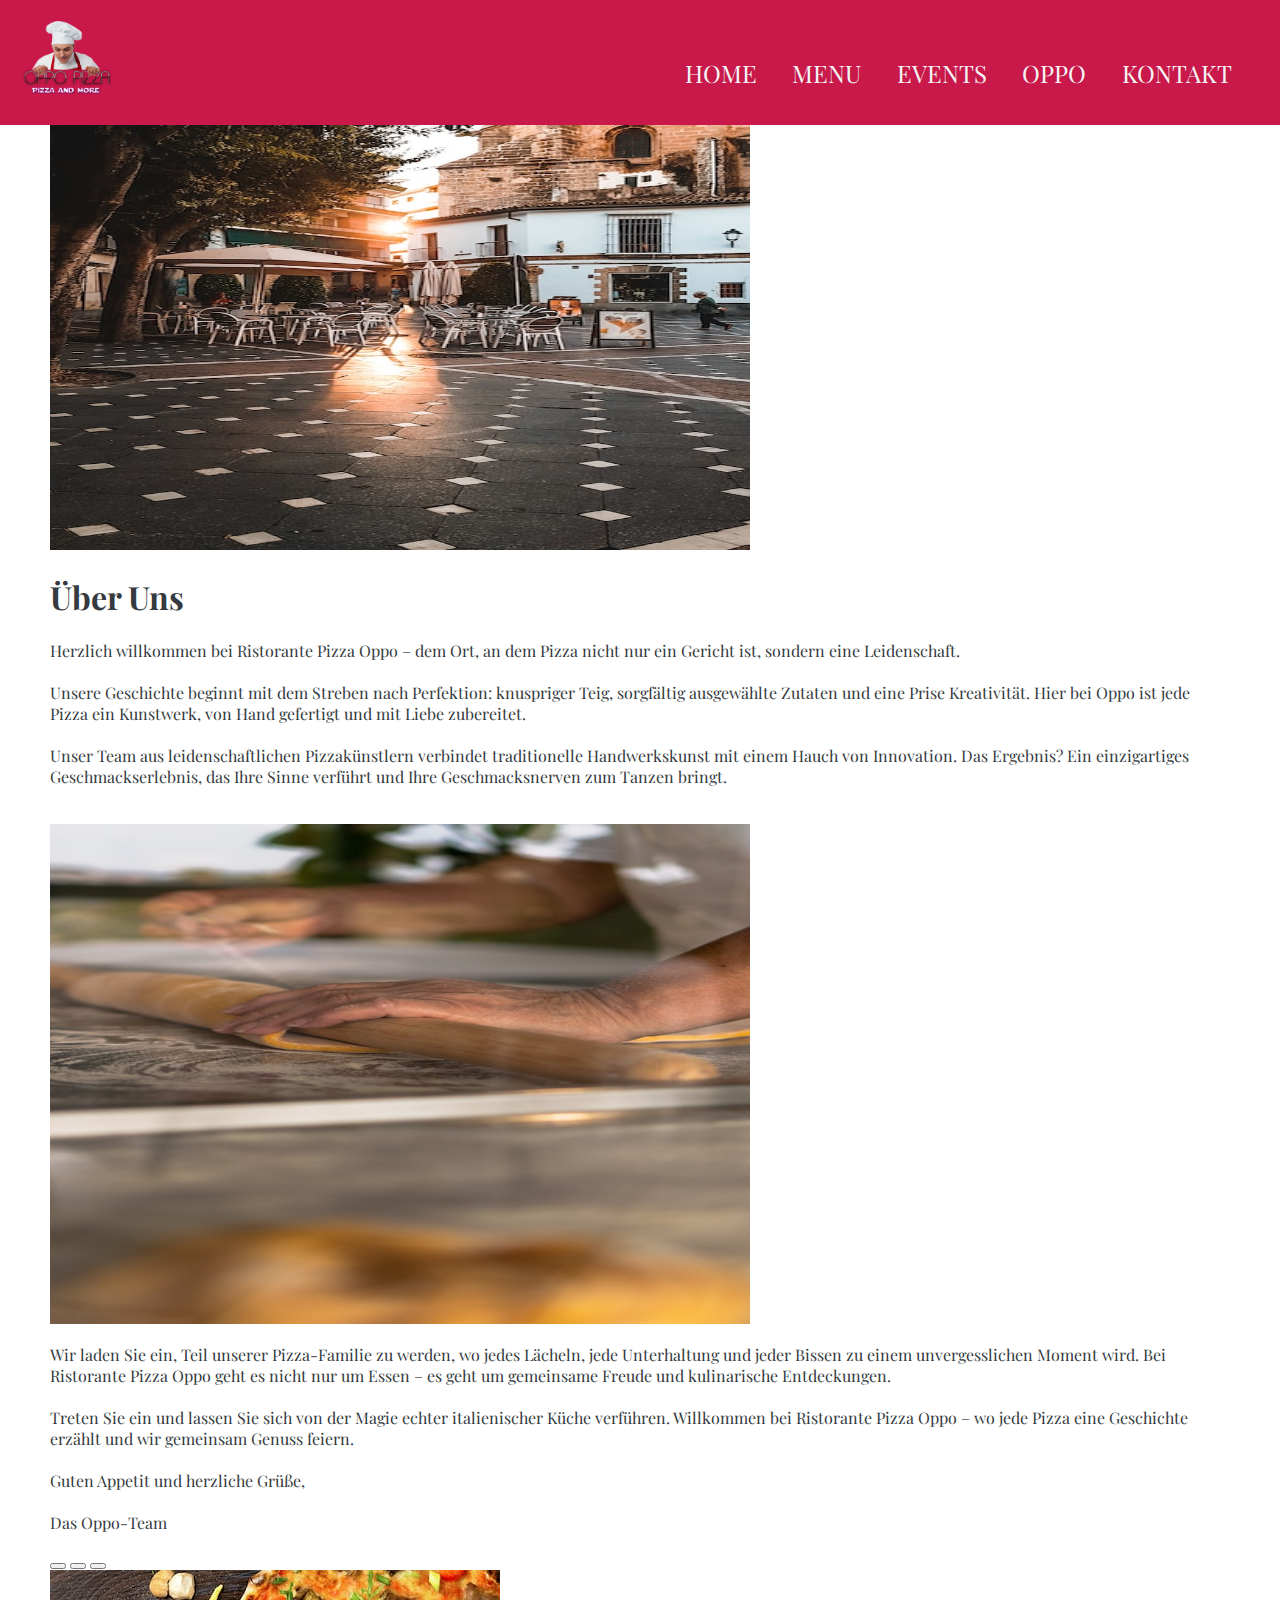
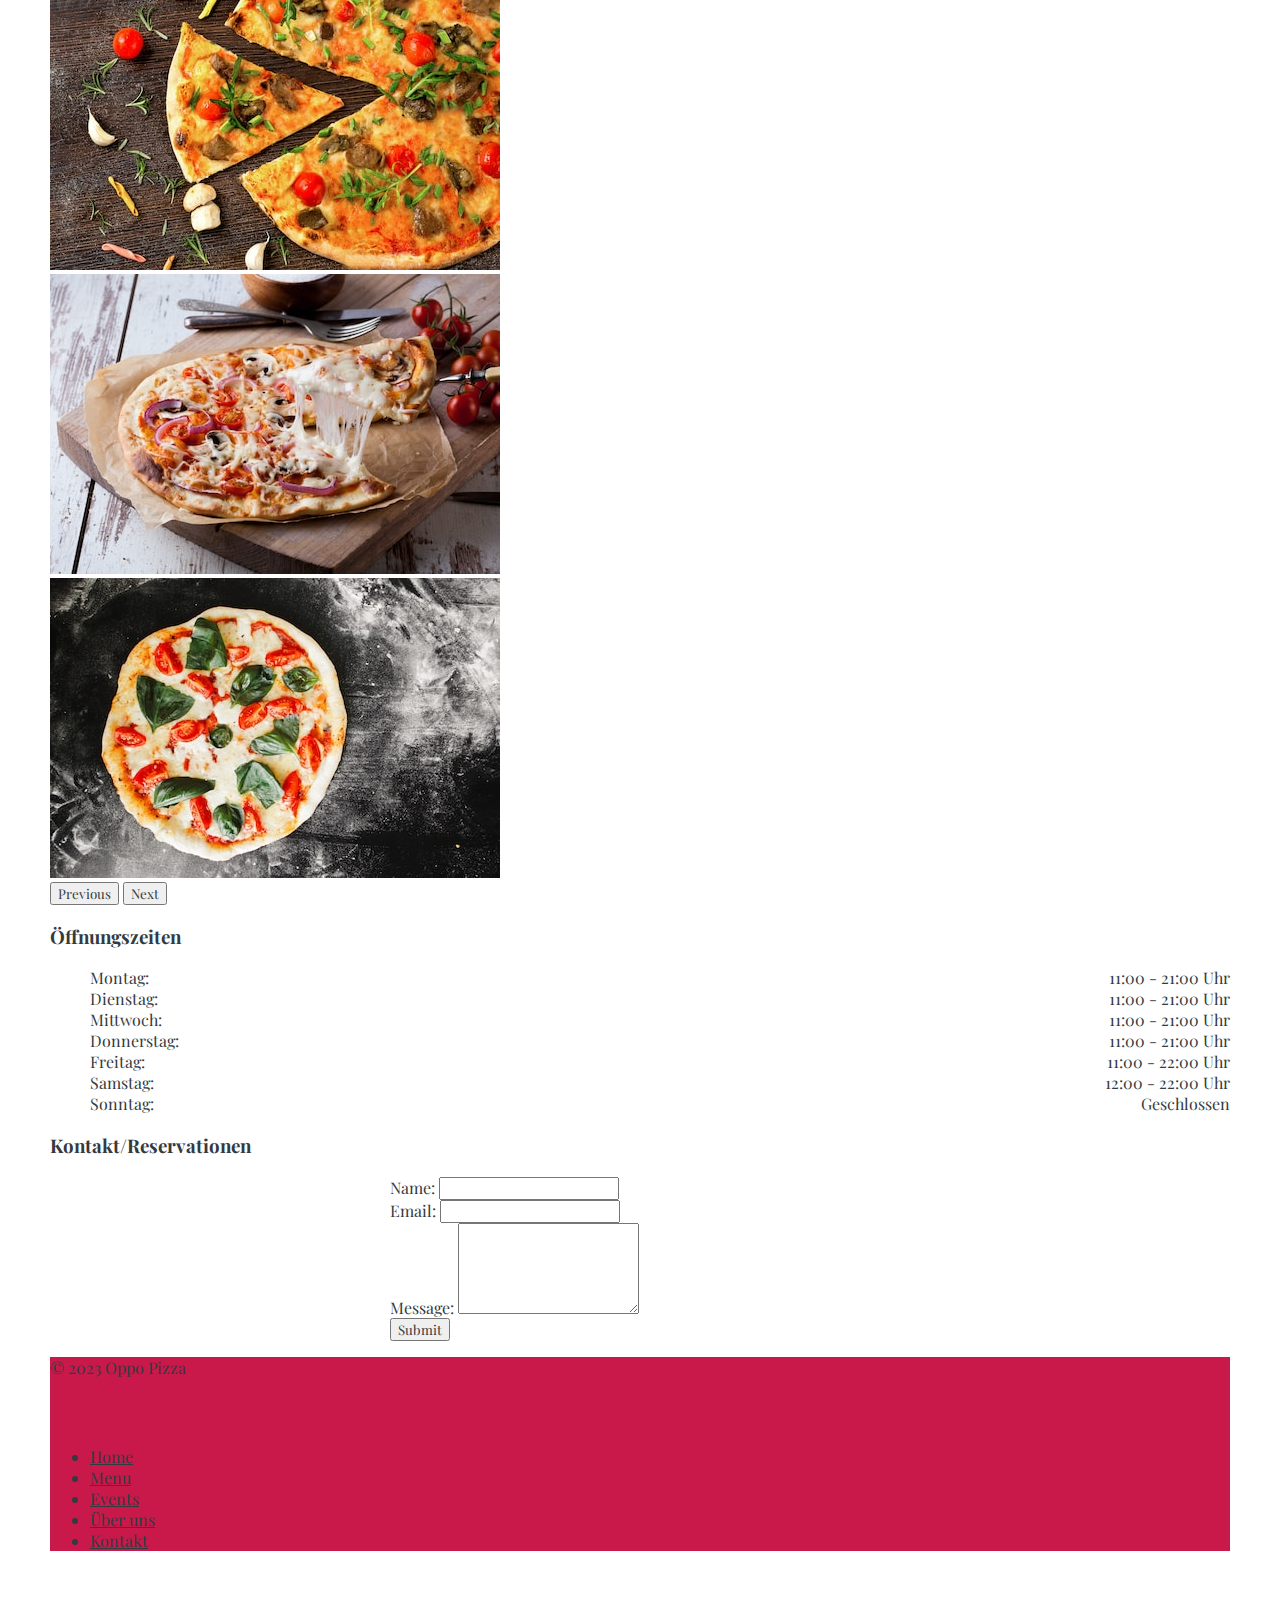
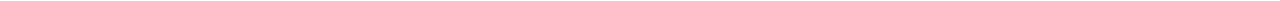
==== commit 87c72a38: "footer" ====
--- a/about.html
+++ b/about.html
@@ -33,6 +33,8 @@
 
   </head>
 
+  <body>
+
   <header class="header">
     <a href="#" class="logo">
       <img src="imgs/Frame 28.png" alt="Oppo-Pizza" height="100px" />
@@ -45,17 +47,17 @@
     </label>
 
     <nav class="navbar">
-      <a href="#" style="--i: 0">HOME</a>
+      <a href="home.html" style="--i: 0">HOME</a>
       <a href="menu.html" style="--i: 1">MENU</a>
       <a href="index.html" style="--i: 2">EVENTS</a>
       <a href="about.html" style="--i: 3">OPPO</a>
-      <a href="#" style="--i: 4">KONTAKT</a>
+      <a href="about.html#contactCon" style="--i: 4">KONTAKT</a>
     </nav>
   </header>
 
-
-<main>
-  <body>
+  <main>
+
+  
     <div class="row flex-lg-row-reverse align-items-center g-5 py-5 deskTopBox">
       <div class="col-10 col-sm-8 col-lg-6">
         <img
@@ -278,7 +280,7 @@
     
         <div class="container mt-5 col-md-6">
           <div class="card">
-            <div class="card-body">
+            <div  id="contactCon" class="card-body">
               <h3 class="card-title text-center mb-4">Kontakt/Reservationen</h3>
               <form action="#" method="post" class="contact-form">
                 <div class="form-group">
@@ -328,6 +330,24 @@
 
   </main>
 
+  <div class="container-fluid" style="background-color: var(--main-color);">
+    <footer class="d-flex flex-wrap justify-content-between align-items-center py-3 my-4 border-top">
+      <p class="col-md-4 mb-0 text-muted text-white">© 2023 Oppo Pizza</p>
+  
+      <a href="/" class="col-md-4 d-flex align-items-center justify-content-center mb-3 mb-md-0 me-md-auto link-dark text-decoration-none">
+        <svg class="bi me-2" width="40" height="32"><use xlink:href="#bootstrap"></use></svg>
+      </a>
+  
+      <ul class="nav col-md-4 justify-content-end text-white">
+        <li class="nav-item"><a href="home.html" class="nav-link px-2 text-muted">Home</a></li>
+        <li class="nav-item"><a href="menu.html" class="nav-link px-2 text-muted">Menu</a></li>
+        <li class="nav-item"><a href="index.html" class="nav-link px-2 text-muted">Events</a></li>
+        <li class="nav-item"><a href="about.html" class="nav-link px-2 text-muted">Über uns</a></li>
+        <li class="nav-item"><a href="#" class="nav-link px-2 text-muted">Kontakt</a></li>
+      </ul>
+    </footer>
+  </div>
+
     <script
       src="https://cdn.jsdelivr.net/npm/bootstrap@5.0.2/dist/js/bootstrap.bundle.min.js"
       integrity="sha384-MrcW6ZMFYlzcLA8Nl+NtUVF0sA7MsXsP1UyJoMp4YLEuNSfAP+JcXn/tWtIaxVXM"
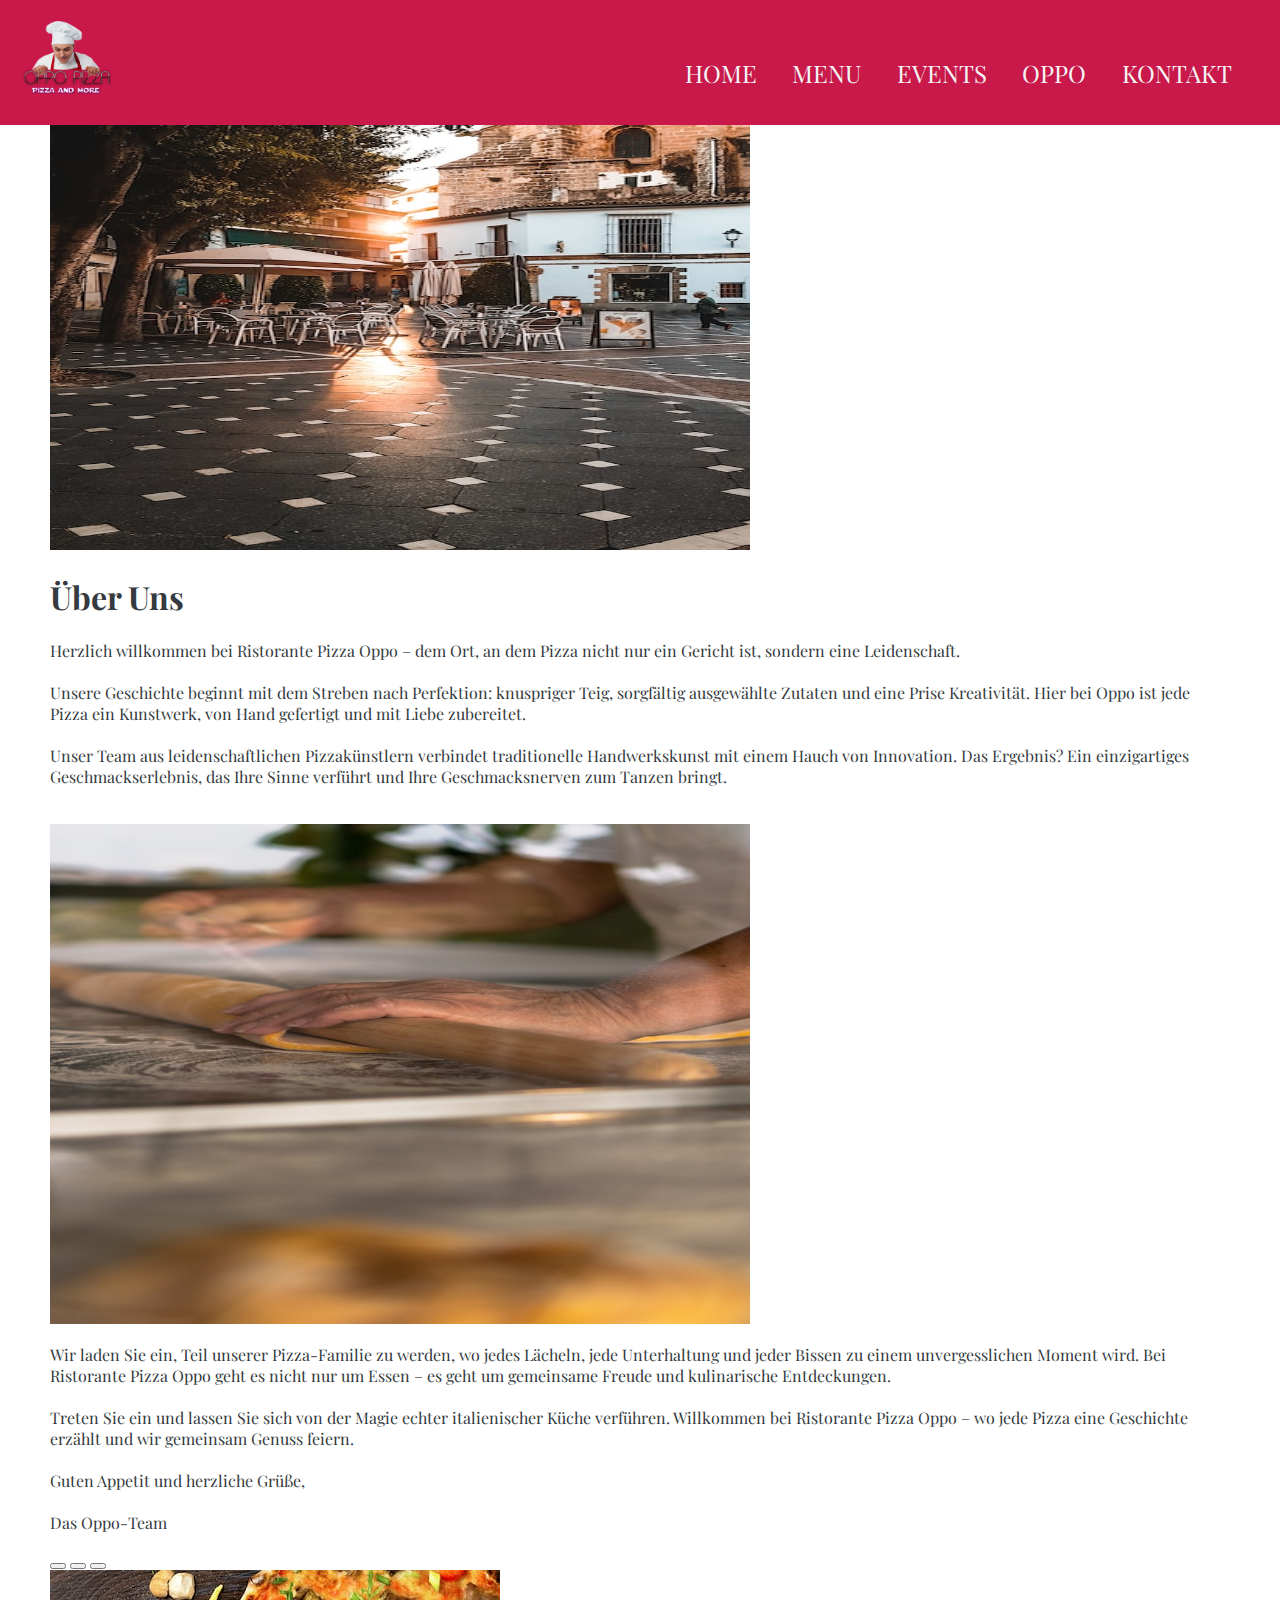
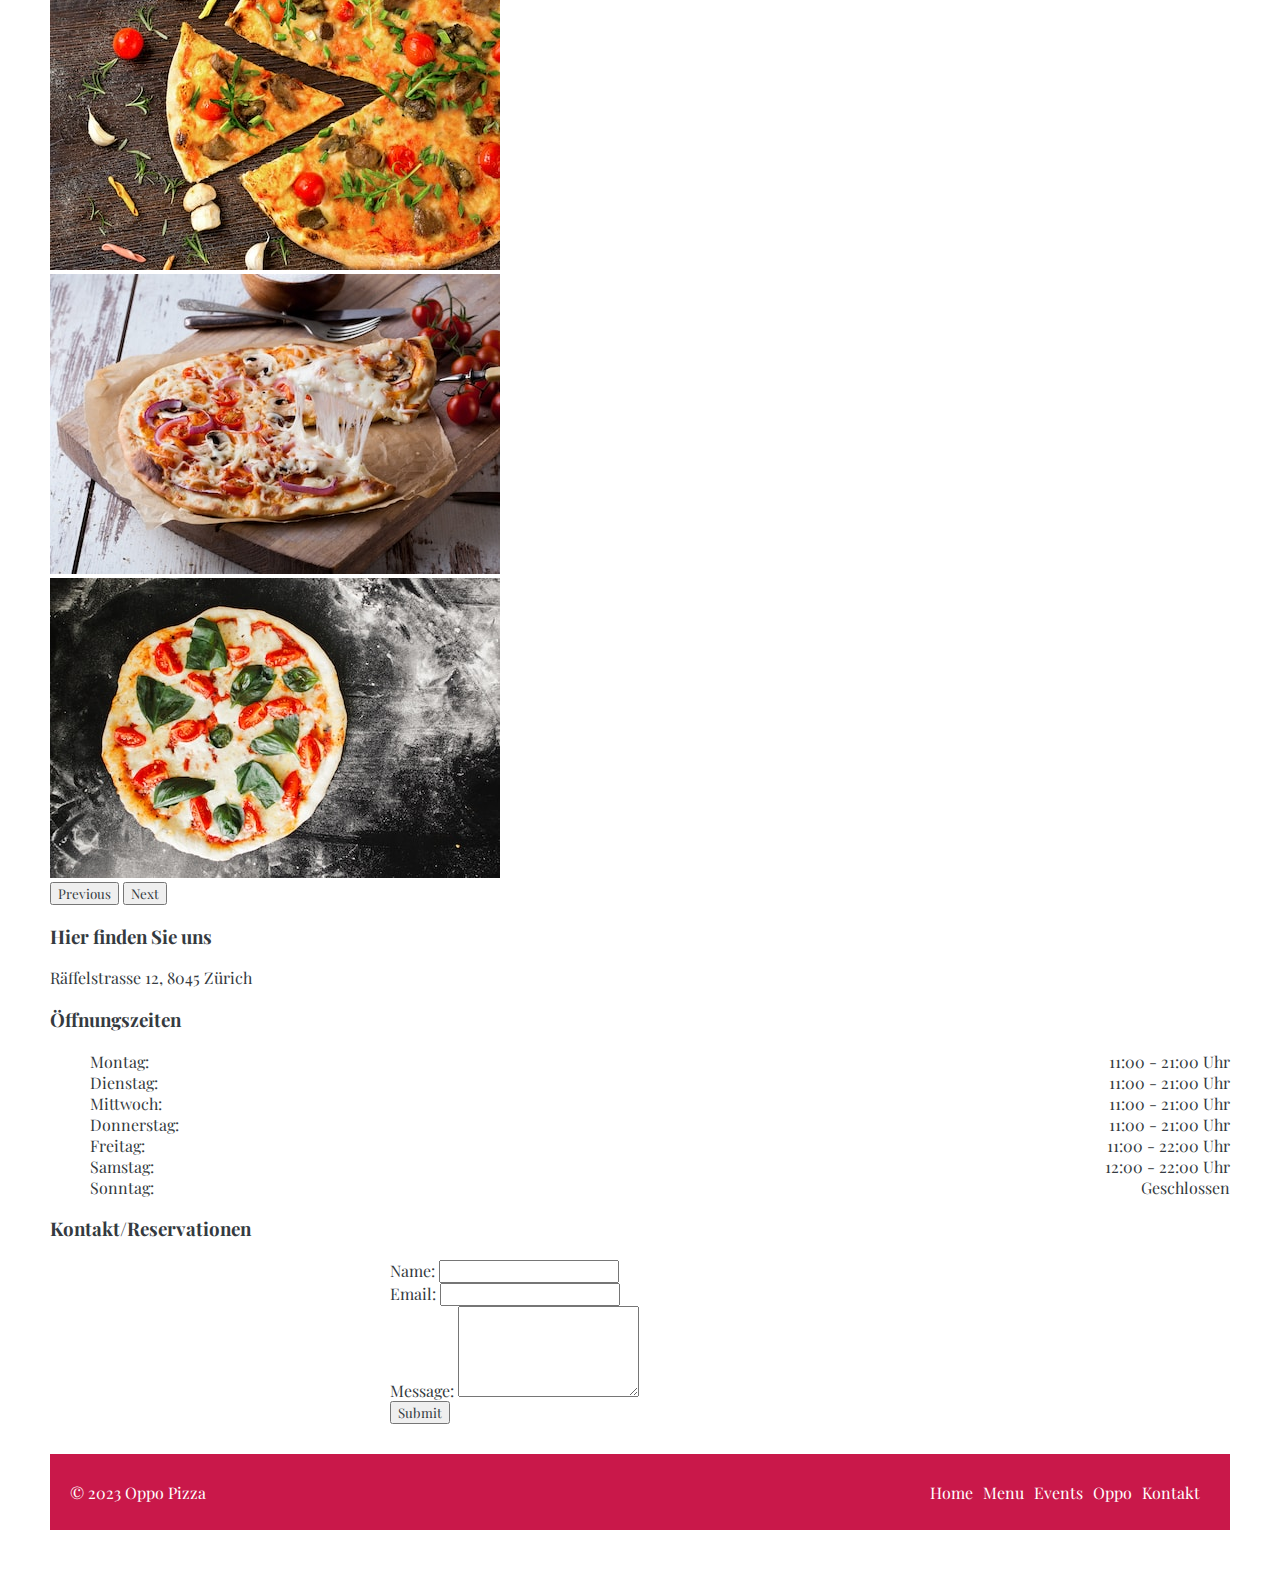
==== commit 50a68b54: "final" ====
--- a/about.html
+++ b/about.html
@@ -257,11 +257,15 @@
 
 
 
+    
+
     <div class="container-fluid">
       <div class="row">
-        <div class="container mt-5 col-md-6">
+        <div class="container mt-5 col-lg-6">
           <div class="card">
             <div class="card-body">
+              <h3 class="card-title text-center mb-4">Hier finden Sie uns</h3>
+              <p class="card-title text-center mb-4">Räffelstrasse 12, 8045 Zürich</p>
               <h3 class="card-title text-center mb-4">Öffnungszeiten</h3>
               
               <ul class="list-group list-group-flush">
@@ -277,76 +281,61 @@
           </div>
         </div>
     
-    
-        <div class="container mt-5 col-md-6">
+        <div class="container mt-5 col-lg-6">
           <div class="card">
-            <div  id="contactCon" class="card-body">
+            <div id="contactCon" class="card-body">
               <h3 class="card-title text-center mb-4">Kontakt/Reservationen</h3>
               <form action="#" method="post" class="contact-form">
                 <div class="form-group">
                   <label for="name">Name:</label>
-                  <input
-                    type="text"
-                    class="form-control"
-                    id="name"
-                    name="name"
-                    required
-                  />
+                  <input type="text" class="form-control col-md-8" id="name" name="name" required />
                 </div>
-    
+        
                 <div class="form-group">
                   <label for="email">Email:</label>
-                  <input
-                    type="email"
-                    class="form-control"
-                    id="email"
-                    name="email"
-                    required
-                  />
+                  <input type="email" class="form-control col-md-8" id="email" name="email" required />
                 </div>
-    
+        
                 <div class="form-group">
                   <label for="message">Message:</label>
-                  <textarea
-                    class="form-control"
-                    id="message"
-                    name="message"
-                    rows="5"
-                    required
-                  ></textarea>
+                  <textarea class="form-control col-md-8" id="message" name="message" rows="5" required></textarea>
                 </div>
-    
+        
                 <button type="submit" class="btn btn-primary">Submit</button>
               </form>
             </div>
           </div>
         </div>
-      </div>
-    </div>
-
+        
+      </div>
+    </div>
+    
     
 
     
 
   </main>
 
-  <div class="container-fluid" style="background-color: var(--main-color);">
-    <footer class="d-flex flex-wrap justify-content-between align-items-center py-3 my-4 border-top">
-      <p class="col-md-4 mb-0 text-muted text-white">© 2023 Oppo Pizza</p>
   
-      <a href="/" class="col-md-4 d-flex align-items-center justify-content-center mb-3 mb-md-0 me-md-auto link-dark text-decoration-none">
-        <svg class="bi me-2" width="40" height="32"><use xlink:href="#bootstrap"></use></svg>
-      </a>
+
   
-      <ul class="nav col-md-4 justify-content-end text-white">
-        <li class="nav-item"><a href="home.html" class="nav-link px-2 text-muted">Home</a></li>
-        <li class="nav-item"><a href="menu.html" class="nav-link px-2 text-muted">Menu</a></li>
-        <li class="nav-item"><a href="index.html" class="nav-link px-2 text-muted">Events</a></li>
-        <li class="nav-item"><a href="about.html" class="nav-link px-2 text-muted">Über uns</a></li>
-        <li class="nav-item"><a href="#" class="nav-link px-2 text-muted">Kontakt</a></li>
-      </ul>
-    </footer>
-  </div>
+  <footer style="background-color: var(--main-color); color: white; padding: 20px; margin-top: 30px;">
+    <div style="display: flex; justify-content: space-between; align-items: center;">
+        <p style="margin: 0; color: white;">© 2023 Oppo Pizza</p>
+
+        <a href="/" style="text-decoration: none; color: white;">
+            <svg width="40" height="32"><use xlink:href="#bootstrap"></use></svg>
+        </a>
+
+        <ul style="list-style: none; display: flex; margin: 0; padding: 0;">
+            <li style="margin-right: 10px;"><a href="home.html" style="text-decoration: none; color: white;">Home</a></li>
+            <li style="margin-right: 10px;"><a href="menu.html" style="text-decoration: none; color: white;">Menu</a></li>
+            <li style="margin-right: 10px;"><a href="index.html" style="text-decoration: none; color: white;">Events</a></li>
+            <li style="margin-right: 10px;"><a href="about.html" style="text-decoration: none; color: white;">Oppo</a></li>
+            <li style="margin-right: 10px;"><a href="about.html#contactCon" style="text-decoration: none; color: white;">Kontakt</a></li>
+        </ul>
+    </div>
+</footer> 
 
     <script
       src="https://cdn.jsdelivr.net/npm/bootstrap@5.0.2/dist/js/bootstrap.bundle.min.js"
@@ -354,4 +343,5 @@
       crossorigin="anonymous"
     ></script>
   </body>
+  
 </html>
--- a/about-styles.css
+++ b/about-styles.css
@@ -5,6 +5,11 @@
 .contact-form {
     max-width: 500px;
     margin: auto;
+}
+
+.carouselExampleIndicators{
+    position: absolute;
+    margin: 50px;
 }
 
 
@@ -28,9 +33,13 @@
     .mobileTopBox, .mobileBottomBox{
         display: none;
     }
+    .carouselExampleIndicators{
+        position: absolute;
+        padding : 50px;
+    }
   }
 
-/* @media (max-width: 991.98px) {
+/* @media (max-width: 990px) {
     .position-apsolute {
         position: static;
     }
@@ -38,6 +47,7 @@
     
 .carouselExampleIndicators{
     position: absolute;
+    margin: 50px 0;
 }
 
 .list-group-item {
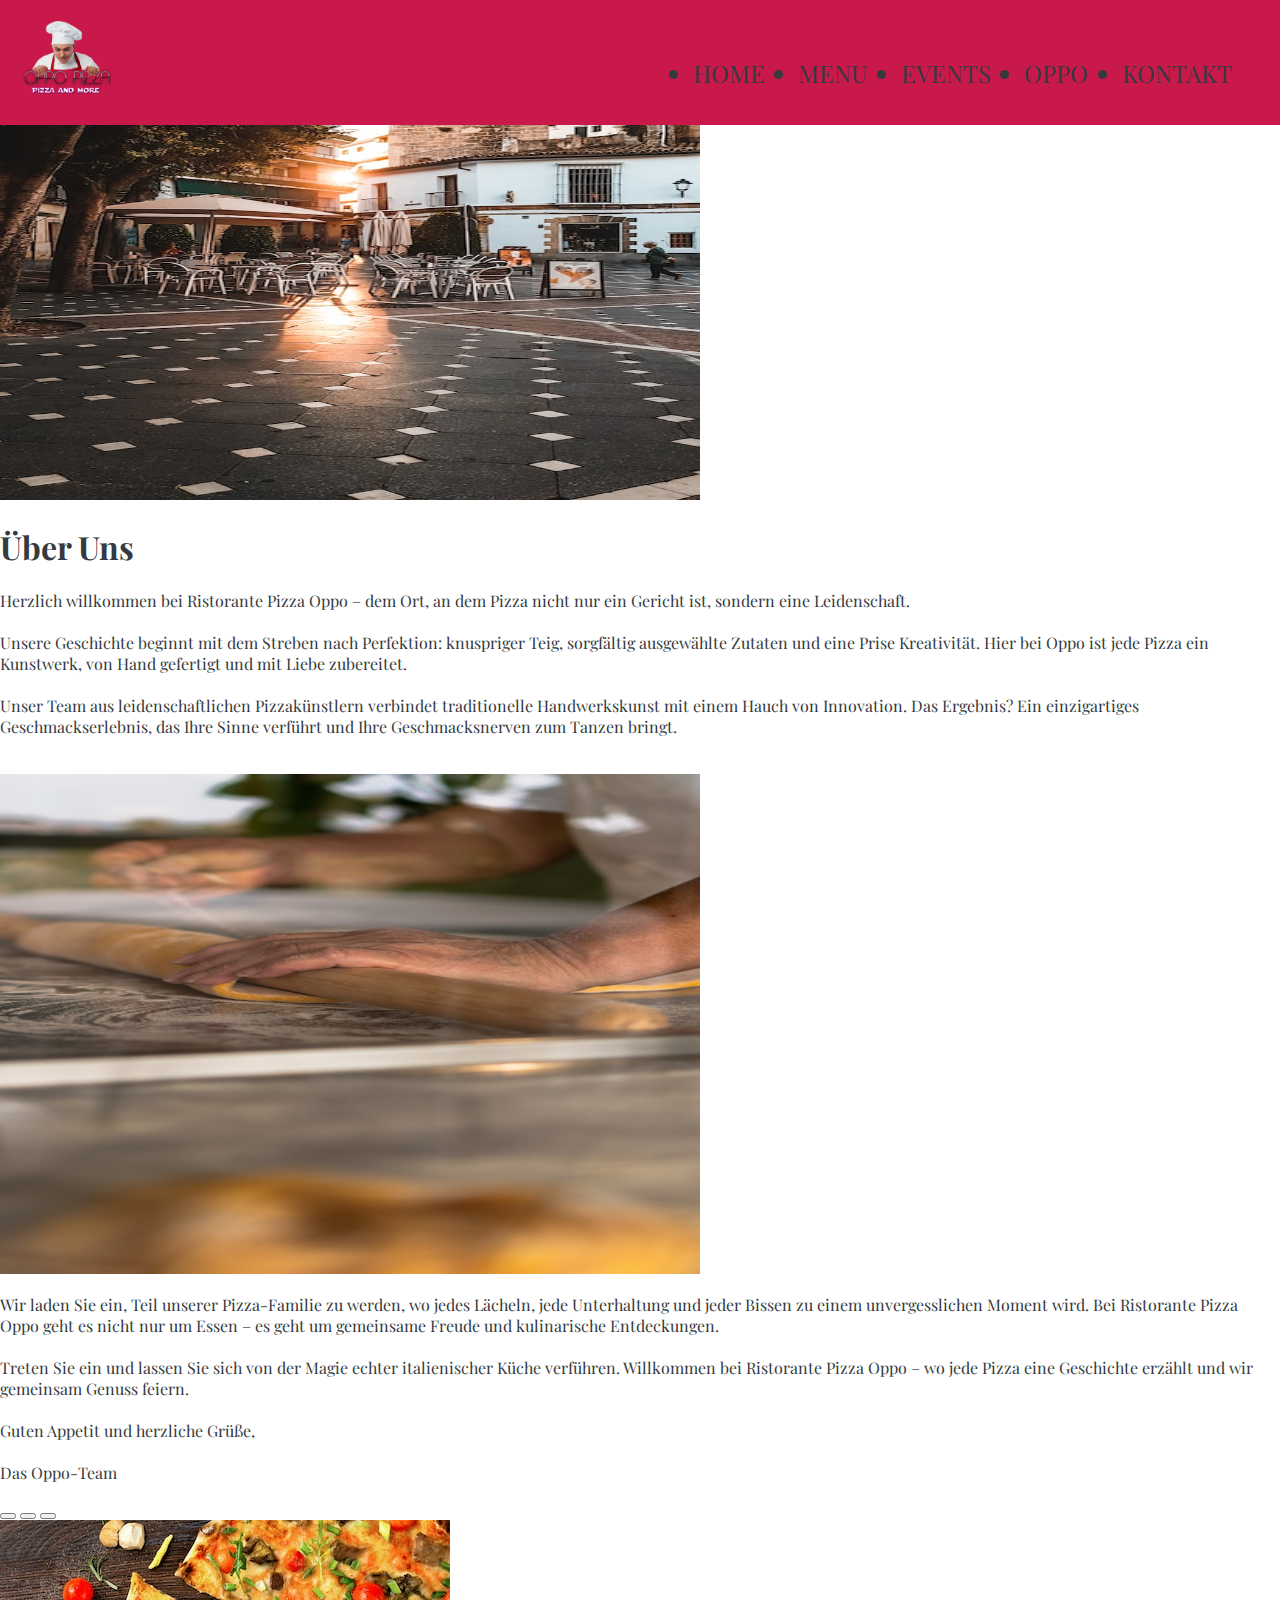
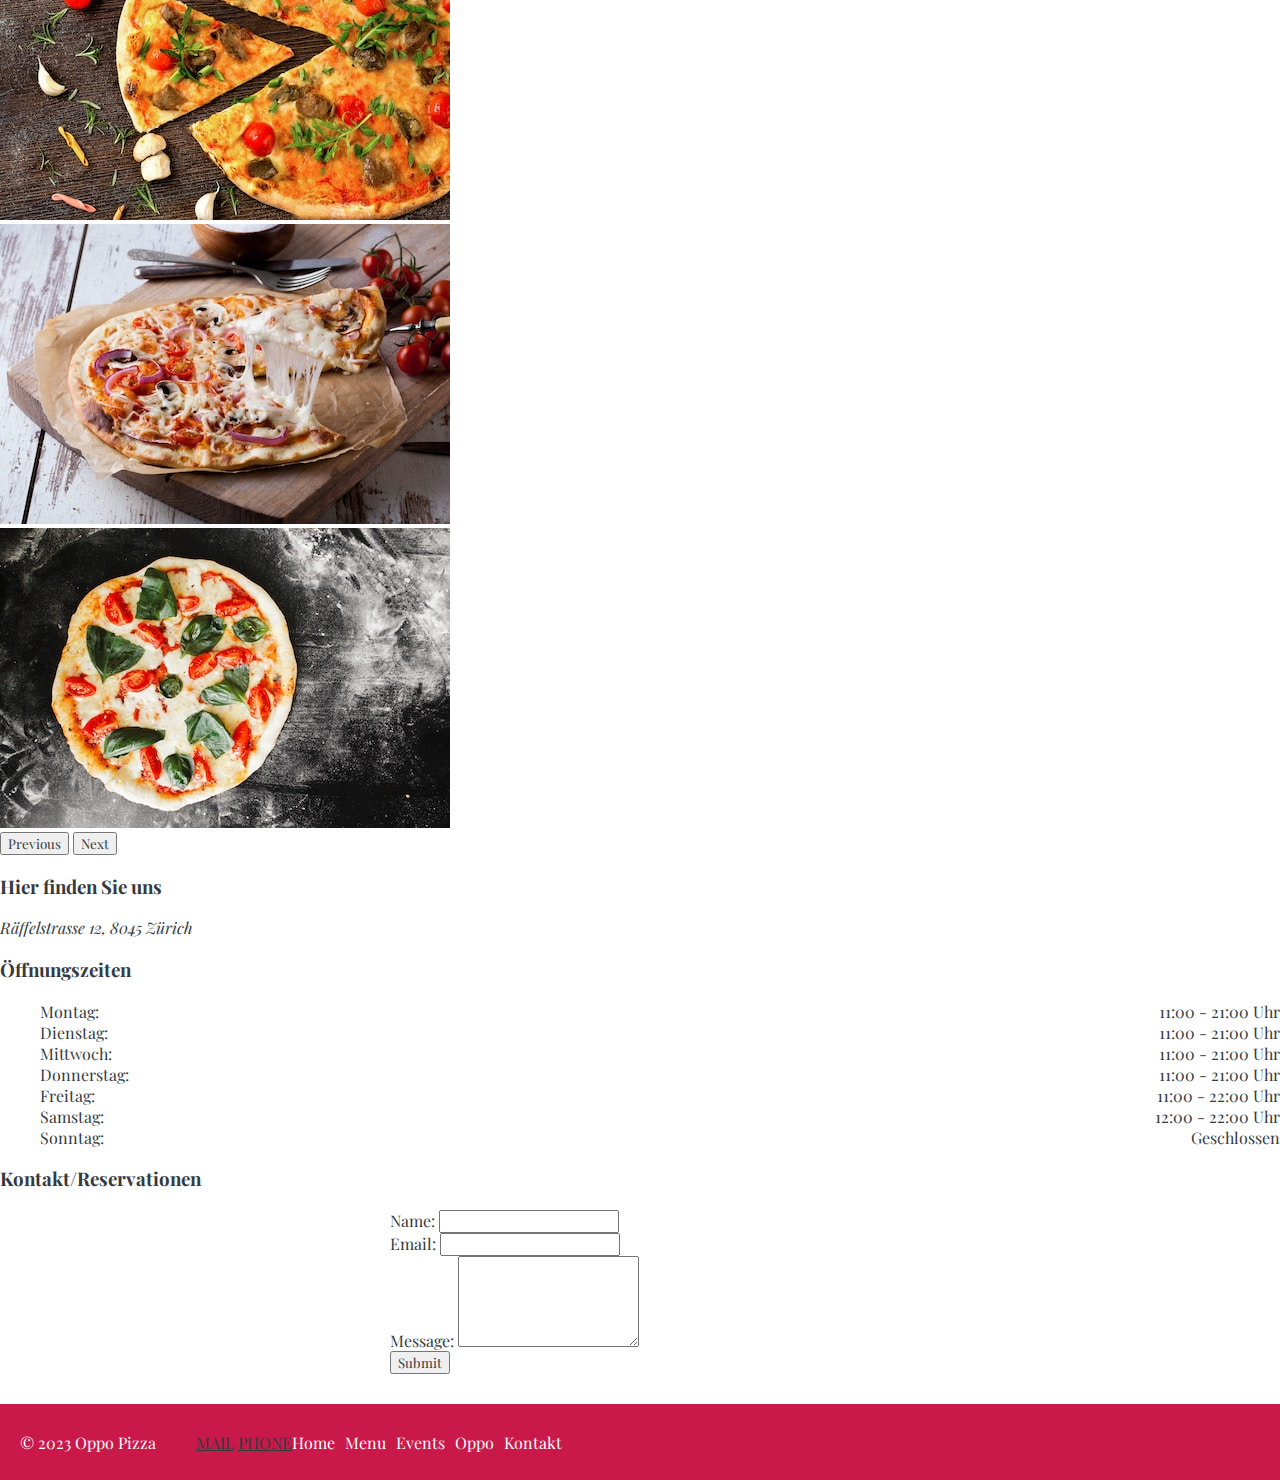
==== commit 6727fbe0: "idlbootsstrap" ====
--- a/about.html
+++ b/about.html
@@ -46,13 +46,14 @@
       <i class="bx bx-x" id="close-icon"></i>
     </label>
 
-    <nav class="navbar">
-      <a href="home.html" style="--i: 0">HOME</a>
-      <a href="menu.html" style="--i: 1">MENU</a>
-      <a href="index.html" style="--i: 2">EVENTS</a>
-      <a href="about.html" style="--i: 3">OPPO</a>
-      <a href="about.html#contactCon" style="--i: 4">KONTAKT</a>
-    </nav>
+    <ul class="navbar">
+      <li style="--i: 0"><a href="home.html">HOME</a></li>
+      <li style="--i: 1"><a href="menu.html">MENU</a></li>
+      <li style="--i: 2"><a href="index.html">EVENTS</a></li>
+      <li style="--i: 3"><a href="about.html">OPPO</a></li>
+      <li style="--i: 4"><a href="about.html#contactCon">KONTAKT</a></li>
+  </ul>
+  
   </header>
 
   <main>
@@ -122,42 +123,7 @@
 
     
 
-    <div
-      class="container-fluid text-white py-4 mobileTopBox"
-      style="
-        background-image: url('imgs/risto2.jpeg');
-        background-size: contain;
-        background-position: center;
-        background-repeat: no-repeat;
-        height: 100vh;
-      "
-    >
-      <div class="row justify-content-center align-items-center h-100">
-        <div class="col-10 col-md-8 col-lg-6 text-center">
-          <div
-            class="rounded-3 border shadow p-3"
-            style="background-color: rgba(255, 255, 255, 0.5)"
-          >
-            <h1 class="display-5 fw-bold lh-1 mb-3">Über Uns</h1>
-            <p class="lead">
-              Herzlich willkommen bei Ristorante Pizza Oppo – dem Ort, an dem
-              Pizza nicht nur ein Gericht ist, sondern eine Leidenschaft.
-              <br /><br />
-
-              Unsere Geschichte beginnt mit dem Streben nach Perfektion:
-              knuspriger Teig, sorgfältig ausgewählte Zutaten und eine Prise
-              Kreativität. Hier bei Oppo ist jede Pizza ein Kunstwerk, von Hand
-              gefertigt und mit Liebe zubereitet. <br /><br />
-
-              Unser Team aus leidenschaftlichen Pizzakünstlern verbindet
-              traditionelle Handwerkskunst mit einem Hauch von Innovation. Das
-              Ergebnis? Ein einzigartiges Geschmackserlebnis, das Ihre Sinne
-              verführt und Ihre Geschmacksnerven zum Tanzen bringt.
-            </p>
-          </div>
-        </div>
-      </div>
-    </div>
+    
 
     <div
       id="carouselExampleIndicators"
@@ -217,42 +183,7 @@
       </button>
     </div>
 
-    <div
-      class="container-fluid text-white py-4 mobileBottomBox"
-      style="
-        background-image: url('imgs/risto3.jpeg');
-        background-size: contain;
-        background-position: center;
-        background-repeat: no-repeat;
-        height: 100vh;
-      "
-    >
-      <div class="row justify-content-center align-items-center h-100">
-        <div class="col-10 col-md-8 col-lg-6 text-center">
-          <div
-            class="rounded-3 border shadow p-3"
-            style="background-color: rgba(255, 255, 255, 0.5)"
-          >
-            <p class="lead">
-              Wir laden Sie ein, Teil unserer Pizza-Familie zu werden, wo jedes
-              Lächeln, jede Unterhaltung und jeder Bissen zu einem
-              unvergesslichen Moment wird. Bei Ristorante Pizza Oppo geht es
-              nicht nur um Essen – es geht um gemeinsame Freude und kulinarische
-              Entdeckungen. <br /><br />
-
-              Treten Sie ein und lassen Sie sich von der Magie echter
-              italienischer Küche verführen. Willkommen bei Ristorante Pizza
-              Oppo – wo jede Pizza eine Geschichte erzählt und wir gemeinsam
-              Genuss feiern. <br /><br />
-
-              Guten Appetit und herzliche Grüße, <br /><br />
-
-              Das Oppo-Team
-            </p>
-          </div>
-        </div>
-      </div>
-    </div>
+    
     
 
 
@@ -265,7 +196,8 @@
           <div class="card">
             <div class="card-body">
               <h3 class="card-title text-center mb-4">Hier finden Sie uns</h3>
-              <p class="card-title text-center mb-4">Räffelstrasse 12, 8045 Zürich</p>
+              <address class="card-title text-center mb-4">Räffelstrasse 12, 8045 Zürich</address>
+              
               <h3 class="card-title text-center mb-4">Öffnungszeiten</h3>
               
               <ul class="list-group list-group-flush">
@@ -319,13 +251,17 @@
   
 
   
-  <footer style="background-color: var(--main-color); color: white; padding: 20px; margin-top: 30px;">
+  <footer style="background-color: var(--main-color); color: white; padding: 20px; margin-top: 30px; display: flex;">
     <div style="display: flex; justify-content: space-between; align-items: center;">
         <p style="margin: 0; color: white;">© 2023 Oppo Pizza</p>
 
         <a href="/" style="text-decoration: none; color: white;">
             <svg width="40" height="32"><use xlink:href="#bootstrap"></use></svg>
         </a>
+        <div id="stuff">
+          <a href="mailto:info@example.com">MAIL</a>
+          <a href="tel:+1234567890">PHONE</a>
+        </div>
 
         <ul style="list-style: none; display: flex; margin: 0; padding: 0;">
             <li style="margin-right: 10px;"><a href="home.html" style="text-decoration: none; color: white;">Home</a></li>
@@ -344,4 +280,5 @@
     ></script>
   </body>
   
+  
 </html>
--- a/about-styles.css
+++ b/about-styles.css
@@ -1,5 +1,14 @@
-body{
-    margin: 50px;
+
+
+  body {
+    overflow-x: hidden;
+  }
+  
+
+
+body{   
+    margin: 0px;
+    max-width: 100%;
 }
 
 .contact-form {
@@ -16,7 +25,7 @@
 
 @media screen and (max-width: 990px){
     .deskTopBox, .deskBottomBox{
-        display: none;
+        display: flex;
     }
   }
 
@@ -25,7 +34,7 @@
         transform: translateY(-300px) !important;
     }
     body{
-        margin: 100px;
+        margin: 0px;
     }  
   }
 
@@ -53,4 +62,11 @@
 .list-group-item {
     display: flex;
     justify-content: space-between;
-  } +  } 
+
+.stuff{
+    text-align: center;
+}
+footer{
+    margin-top: auto;
+}